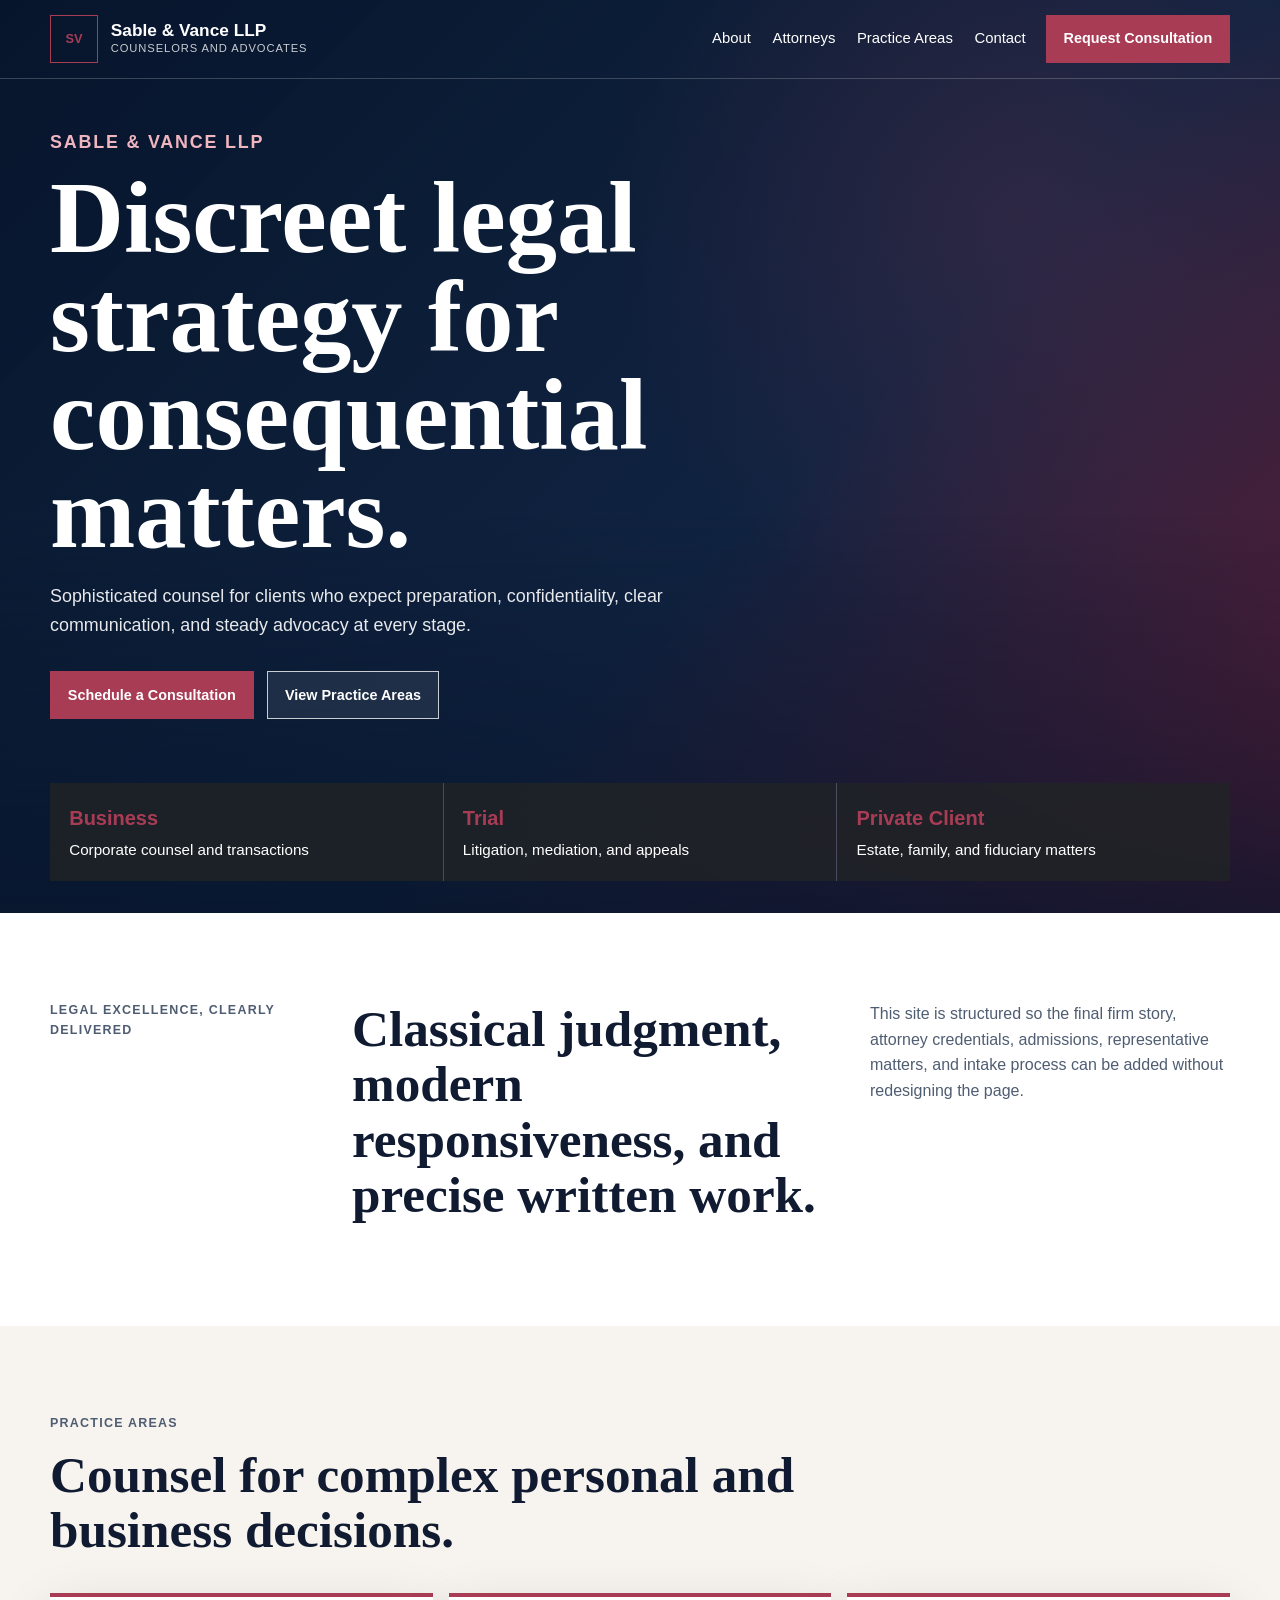
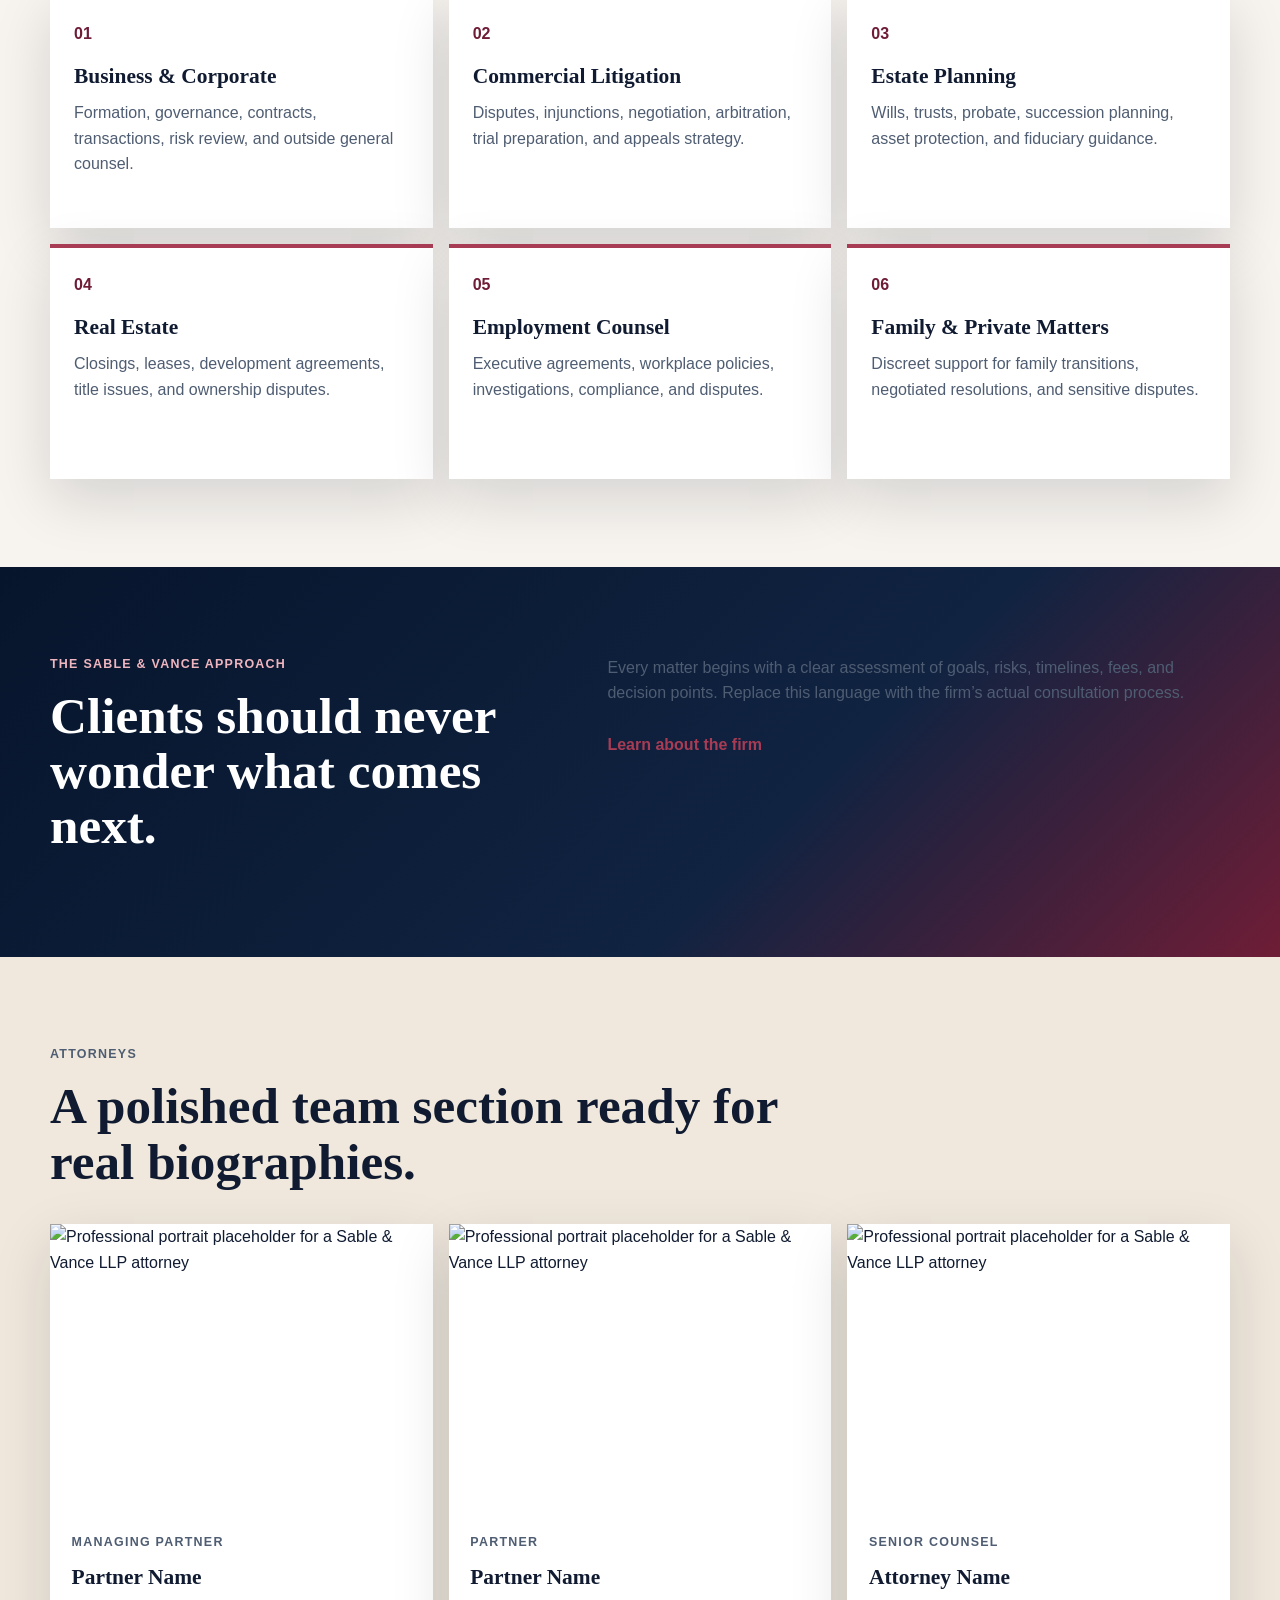
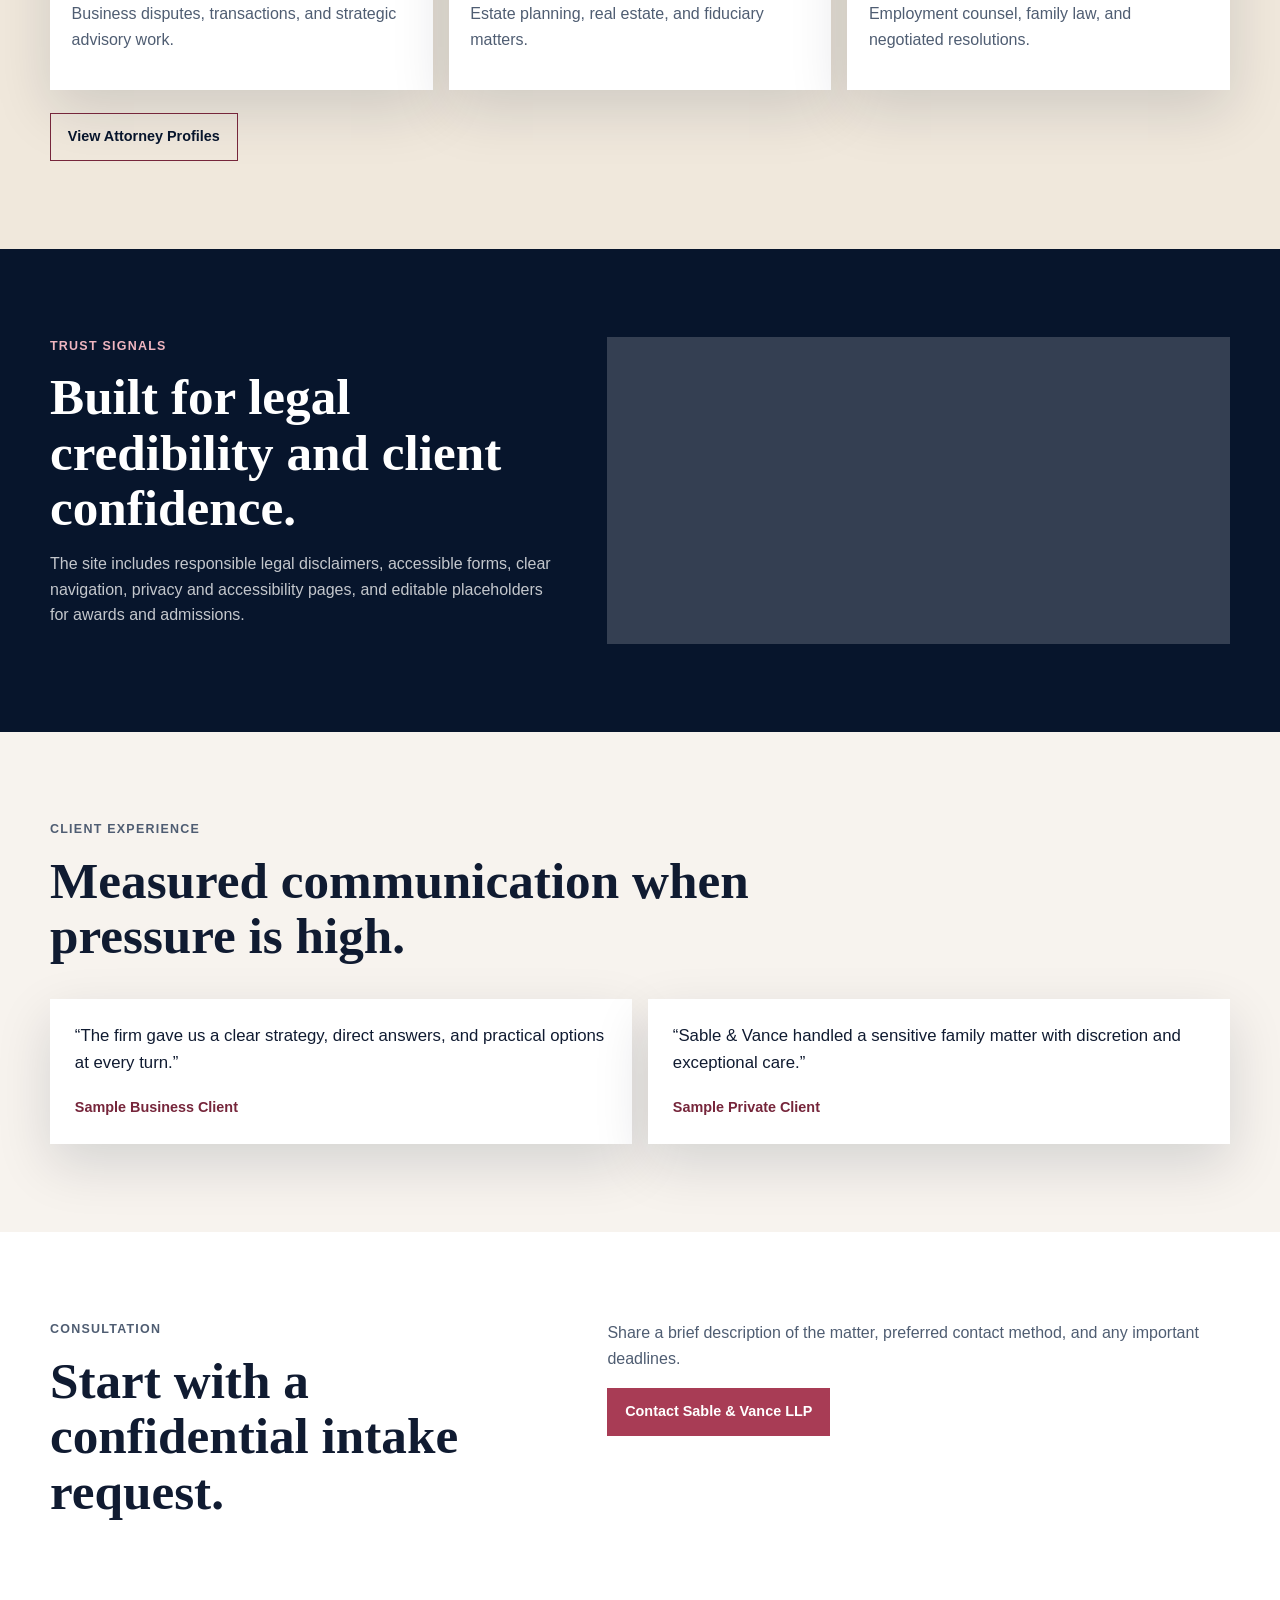
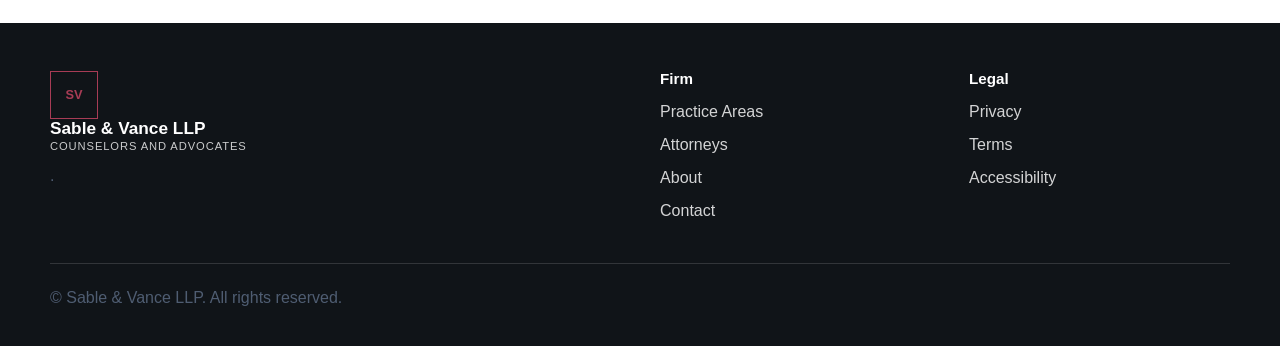
==== index.html @ aa488f86 "Reorder navigation links in index.html" ====
<!DOCTYPE html>
<html lang="en">
  <head>
    <meta charset="UTF-8" />
    <meta name="viewport" content="width=device-width, initial-scale=1.0" />
    <meta
      name="description"
      content="Sable & Vance LLP provides sophisticated legal counsel for business, litigation, estate, real estate, employment, and private client matters."
    />
    <title>Sable & Vance LLP | Sophisticated Legal Counsel</title>
    <link rel="icon" type="image/png" href="../assets/favicon.png">
    <link rel="stylesheet" href="assets/styles.css">
  </head>
  <body>
    <a class="skip-link" href="#main">Skip to main content</a>
    <header class="site-header" data-header>
      <nav class="nav" aria-label="Primary navigation">
        <a class="brand" href="./" aria-label="Sable and Vance LLP home">
          <span class="brand-mark" aria-hidden="true">SV</span>
          <span class="brand-text">
            <strong>Sable & Vance LLP</strong>
            <small>Counselors and Advocates</small>
          </span>
        </a>
        <button class="nav-toggle" type="button" aria-expanded="false" aria-controls="nav-menu" data-nav-toggle>
          <span class="sr-only">Menu</span>
          <span aria-hidden="true"></span>
          <span aria-hidden="true"></span>
          <span aria-hidden="true"></span>
        </button>
        <div class="nav-menu" id="nav-menu" data-nav-menu>
          <a href="about/">About</a>
          <a href="attorneys/">Attorneys</a>
          <a href="practice-areas/">Practice Areas</a>
          <a href="contact/">Contact</a>
        </div>
        <a class="nav-action" href="contact/">Request Consultation</a>
      </nav>
    </header>

    <main id="main">
      <section class="hero" aria-labelledby="hero-title">
        <div class="hero-content">
          <p class="eyebrow">Sable & Vance LLP</p>
          <h1 id="hero-title">Discreet legal strategy for consequential matters.</h1>
          <p>
            Sophisticated counsel for clients who expect preparation, confidentiality, clear
            communication, and steady advocacy at every stage.
          </p>
          <div class="hero-actions" aria-label="Primary actions">
            <a class="button button-primary" href="contact/">Schedule a Consultation</a>
            <a class="button button-secondary" href="practice-areas/">View Practice Areas</a>
          </div>
        </div>
        <dl class="hero-metrics" aria-label="Firm highlights">
          <div>
            <dt>Business</dt>
            <dd>Corporate counsel and transactions</dd>
          </div>
          <div>
            <dt>Trial</dt>
            <dd>Litigation, mediation, and appeals</dd>
          </div>
          <div>
            <dt>Private Client</dt>
            <dd>Estate, family, and fiduciary matters</dd>
          </div>
        </dl>
      </section>

      <section class="section statement">
        <div class="container statement-grid">
          <p class="section-label">Legal excellence, clearly delivered</p>
          <h2>Classical judgment, modern responsiveness, and precise written work.</h2>
          <p>
            This site is structured so the final firm story, attorney credentials, admissions,
            representative matters, and intake process can be added without redesigning the page.
          </p>
        </div>
      </section>

      <section class="section" aria-labelledby="practice-title">
        <div class="container">
          <div class="section-heading">
            <p class="section-label">Practice areas</p>
            <h2 id="practice-title">Counsel for complex personal and business decisions.</h2>
          </div>
          <div class="practice-grid">
            <article class="service-card"><span>01</span><h3>Business & Corporate</h3><p>Formation, governance, contracts, transactions, risk review, and outside general counsel.</p></article>
            <article class="service-card"><span>02</span><h3>Commercial Litigation</h3><p>Disputes, injunctions, negotiation, arbitration, trial preparation, and appeals strategy.</p></article>
            <article class="service-card"><span>03</span><h3>Estate Planning</h3><p>Wills, trusts, probate, succession planning, asset protection, and fiduciary guidance.</p></article>
            <article class="service-card"><span>04</span><h3>Real Estate</h3><p>Closings, leases, development agreements, title issues, and ownership disputes.</p></article>
            <article class="service-card"><span>05</span><h3>Employment Counsel</h3><p>Executive agreements, workplace policies, investigations, compliance, and disputes.</p></article>
            <article class="service-card"><span>06</span><h3>Family & Private Matters</h3><p>Discreet support for family transitions, negotiated resolutions, and sensitive disputes.</p></article>
          </div>
        </div>
      </section>

      <section class="section image-band" aria-labelledby="approach-title">
        <div class="container two-column">
          <div>
            <p class="section-label">The Sable & Vance approach</p>
            <h2 id="approach-title">Clients should never wonder what comes next.</h2>
          </div>
          <div>
            <p>
              Every matter begins with a clear assessment of goals, risks, timelines, fees, and
              decision points. Replace this language with the firm’s actual consultation process.
            </p>
            <a class="text-link" href="about/">Learn about the firm</a>
          </div>
        </div>
      </section>

      <section class="section muted-section" aria-labelledby="attorney-title">
        <div class="container">
          <div class="section-heading">
            <p class="section-label">Attorneys</p>
            <h2 id="attorney-title">A polished team section ready for real biographies.</h2>
          </div>
          <div class="attorney-grid">
            <article class="attorney-card">
              <img src="https://images.unsplash.com/photo-1560250097-0b93528c311a?auto=format&fit=crop&w=900&q=80" alt="Professional portrait placeholder for a Sable & Vance LLP attorney" />
              <div><p class="role">Managing Partner</p><h3>Partner Name</h3><p>Business disputes, transactions, and strategic advisory work.</p></div>
            </article>
            <article class="attorney-card">
              <img src="https://images.unsplash.com/photo-1573496359142-b8d87734a5a2?auto=format&fit=crop&w=900&q=80" alt="Professional portrait placeholder for a Sable & Vance LLP attorney" />
              <div><p class="role">Partner</p><h3>Partner Name</h3><p>Estate planning, real estate, and fiduciary matters.</p></div>
            </article>
            <article class="attorney-card">
              <img src="https://images.unsplash.com/photo-1551836022-d5d88e9218df?auto=format&fit=crop&w=900&q=80" alt="Professional portrait placeholder for a Sable & Vance LLP attorney" />
              <div><p class="role">Senior Counsel</p><h3>Attorney Name</h3><p>Employment counsel, family law, and negotiated resolutions.</p></div>
            </article>
          </div>
          <a class="button button-outline" href="attorneys/">View Attorney Profiles</a>
        </div>
      </section>

      <section class="section dark-section" aria-labelledby="proof-title">
        <div class="container proof-grid">
          <div>
            <p class="section-label">Trust signals</p>
            <h2 id="proof-title">Built for legal credibility and client confidence.</h2>
            <p>
              The site includes responsible legal disclaimers, accessible forms, clear navigation,
              privacy and accessibility pages, and editable placeholders for awards and admissions.
            </p>
          </div>
          <div class="proof-list" aria-label="Website trust features">
          </div>
        </div>
      </section>

      <section class="section" aria-labelledby="testimonial-title">
        <div class="container">
          <div class="section-heading">
            <p class="section-label">Client experience</p>
            <h2 id="testimonial-title">Measured communication when pressure is high.</h2>
          </div>
          <div class="testimonial-grid">
            <blockquote><p>“The firm gave us a clear strategy, direct answers, and practical options at every turn.”</p><cite>Sample Business Client</cite></blockquote>
            <blockquote><p>“Sable & Vance handled a sensitive family matter with discretion and exceptional care.”</p><cite>Sample Private Client</cite></blockquote>
          </div>
        </div>
      </section>

      <section class="section contact-preview" aria-labelledby="consultation-title">
        <div class="container two-column">
          <div><p class="section-label">Consultation</p><h2 id="consultation-title">Start with a confidential intake request.</h2></div>
          <div>
            <p>Share a brief description of the matter, preferred contact method, and any important deadlines.</p>
            <a class="button button-primary" href="contact/">Contact Sable & Vance LLP</a>
          </div>
        </div>
      </section>
    </main>

    <footer class="site-footer">
      <div class="container footer-grid">
        <div>
          <a class="brand footer-brand" href="./" aria-label="Sable and Vance LLP home">
            <span class="brand-mark" aria-hidden="true">SV</span>
            <span class="brand-text"><strong>Sable & Vance LLP</strong><small>Counselors and Advocates</small></span>
          </a>
          <p>.</p>
        </div>
        <div><h2>Firm</h2><a href="practice-areas/">Practice Areas</a><a href="attorneys/">Attorneys</a><a href="about/">About</a><a href="contact/">Contact</a></div>
        <div><h2>Legal</h2><a href="privacy/">Privacy</a><a href="terms/">Terms</a><a href="accessibility/">Accessibility</a></div>
      </div>
      <div class="container footer-bottom">
        <p>&copy; <span data-year></span> Sable & Vance LLP. All rights reserved.</p>
      </div>
    </footer>
    <script src="assets/script.js"></script>
  </body>
</html>
---- assets/styles.css ----
:root {
  --sable: #07152c;
  --charcoal: #102341;
  --ivory: #f7f3ee;
  --porcelain: #ffffff;
  --champagne: #a83c55;
  --champagne-dark: #76263b;
  --oxblood: #6f1d36;
  --text: #101b31;
  --muted: #4f5d72;
  --focus: #2f6fed;
  --shadow: 0 20px 55px rgba(7, 21, 44, 0.14);
  --max-width: 1180px;
}

* {
  box-sizing: border-box;
}

html {
  scroll-behavior: smooth;
}

body {
  margin: 0;
  color: var(--text);
  background: var(--ivory);
  font-family: "Segoe UI", Arial, Helvetica, sans-serif;
  line-height: 1.6;
}

body.menu-open {
  overflow: hidden;
}

img {
  display: block;
  width: 100%;
}

a {
  color: inherit;
}

button,
input,
select,
textarea {
  font: inherit;
}

:focus-visible {
  outline: 3px solid var(--focus);
  outline-offset: 3px;
}

.sr-only,
.skip-link:not(:focus) {
  position: absolute;
  width: 1px;
  height: 1px;
  padding: 0;
  margin: -1px;
  overflow: hidden;
  clip: rect(0, 0, 0, 0);
  white-space: nowrap;
  border: 0;
}

.skip-link:focus {
  position: fixed;
  top: 1rem;
  left: 1rem;
  z-index: 100;
  padding: 0.8rem 1rem;
  color: var(--sable);
  background: var(--porcelain);
  box-shadow: var(--shadow);
}

.site-header {
  position: fixed;
  inset: 0 0 auto;
  z-index: 50;
  color: var(--porcelain);
  border-bottom: 1px solid rgba(255, 255, 255, 0.2);
  transition: background 180ms ease, color 180ms ease, border-color 180ms ease;
}

.site-header.scrolled,
.site-header.menu-active,
.plain-header .site-header {
  color: var(--sable);
  background: rgba(251, 248, 241, 0.97);
  border-color: rgba(18, 20, 23, 0.13);
  backdrop-filter: blur(14px);
}

.container,
.nav {
  width: min(var(--max-width), calc(100% - 2rem));
  margin: 0 auto;
}

.nav {
  min-height: 78px;
  display: flex;
  align-items: center;
  gap: 1.25rem;
}

.brand {
  display: inline-flex;
  align-items: center;
  gap: 0.8rem;
  text-decoration: none;
}

.brand-mark {
  display: grid;
  place-items: center;
  width: 48px;
  height: 48px;
  color: var(--champagne);
  border: 1px solid currentColor;
  font-family: "Segoe UI", Arial, Helvetica, sans-serif;
  font-size: 0.8rem;
  font-weight: 700;
  letter-spacing: 0;
}

.brand-text strong,
.brand-text small {
  display: block;
}

.brand-text strong {
  font-size: 1.08rem;
  line-height: 1.1;
}

.brand-text small {
  font-family: "Segoe UI", Arial, Helvetica, sans-serif;
  font-size: 0.7rem;
  letter-spacing: 0.08em;
  text-transform: uppercase;
  opacity: 0.78;
}

.nav-menu {
  display: flex;
  gap: 1.35rem;
  align-items: center;
  margin-left: auto;
  font-family: "Segoe UI", Arial, Helvetica, sans-serif;
  font-size: 0.93rem;
}

.nav-menu a,
.site-footer a,
.text-link {
  text-decoration: none;
}

.nav-menu a:hover,
.site-footer a:hover,
.text-link:hover {
  color: var(--champagne);
}

.nav-action,
.button {
  display: inline-flex;
  align-items: center;
  justify-content: center;
  min-height: 48px;
  padding: 0.85rem 1.05rem;
  border: 1px solid transparent;
  font-family: "Segoe UI", Arial, Helvetica, sans-serif;
  font-size: 0.9rem;
  font-weight: 700;
  line-height: 1.2;
  text-decoration: none;
  cursor: pointer;
}

.nav-action,
.button-primary {
  color: var(--porcelain);
  background: var(--champagne);
}

.button-secondary {
  color: var(--porcelain);
  border-color: rgba(255, 255, 255, 0.76);
  background: rgba(255, 255, 255, 0.08);
}

.button-outline {
  margin-top: 1.4rem;
  color: var(--sable);
  border-color: var(--champagne-dark);
  background: transparent;
}

.button:hover,
.nav-action:hover {
  color: var(--porcelain);
  background: var(--champagne-dark);
}

.nav-toggle {
  display: none;
  width: 48px;
  height: 48px;
  margin-left: auto;
  color: currentColor;
  border: 1px solid currentColor;
  background: transparent;
  cursor: pointer;
}

.nav-toggle span:not(.sr-only) {
  display: block;
  width: 22px;
  height: 2px;
  margin: 4px auto;
  background: currentColor;
}

.hero {
  position: relative;
  min-height: 92vh;
  display: grid;
  align-items: end;
  padding: 8rem 0 2rem;
  color: var(--porcelain);
  background:
    linear-gradient(135deg, rgba(7, 21, 44, 0.98), rgba(16, 35, 65, 0.96) 58%, rgba(111, 29, 54, 0.93)),
    var(--sable);
}

.hero::after {
  content: "";
  position: absolute;
  inset: 0;
  background:
    linear-gradient(0deg, rgba(7, 21, 44, 0.8), rgba(7, 21, 44, 0) 44%),
    radial-gradient(circle at 80% 24%, rgba(168, 60, 85, 0.2), transparent 34%);
}

.hero-content,
.hero-metrics {
  position: relative;
  z-index: 1;
  width: min(var(--max-width), calc(100% - 2rem));
  margin: 0 auto;
}

.eyebrow,
.section-label,
.role {
  margin: 0 0 0.8rem;
  color: var(--champagne);
  font-family: "Segoe UI", Arial, Helvetica, sans-serif;
  font-size: 0.78rem;
  font-weight: 700;
  letter-spacing: 0.1em;
  text-transform: uppercase;
}

.hero h1,
.page-hero h1,
h2,
h3,
p {
  margin-top: 0;
}

.hero h1,
.page-hero h1,
h2,
h3 {
  font-family: "Palatino Linotype", "Book Antiqua", Palatino, Georgia, serif;
  font-weight: 600;
}

.hero h1 {
  max-width: 900px;
  margin-bottom: 1.2rem;
  font-size: clamp(3.1rem, 8vw, 6.5rem);
  line-height: 0.96;
  letter-spacing: 0;
}

.hero .eyebrow,
.dark-section .section-label,
.image-band .section-label {
  color: #f0b6c0;
}

.hero p {
  max-width: 690px;
  color: rgba(255, 255, 255, 0.9);
  font-family: "Segoe UI", Arial, Helvetica, sans-serif;
  font-size: 1.12rem;
}

.hero-actions {
  display: flex;
  flex-wrap: wrap;
  gap: 0.85rem;
  margin-top: 2rem;
}

.hero-metrics {
  display: grid;
  grid-template-columns: repeat(3, 1fr);
  gap: 1px;
  margin-top: 4rem;
  background: rgba(255, 255, 255, 0.22);
}

.hero-metrics div {
  padding: 1.2rem;
  background: rgba(18, 20, 23, 0.76);
}

.hero-metrics dt {
  color: var(--champagne);
  font-size: 1.25rem;
  font-weight: 700;
}

.hero-metrics dd {
  margin: 0.2rem 0 0;
  font-family: "Segoe UI", Arial, Helvetica, sans-serif;
  font-size: 0.95rem;
}

.section {
  padding: 5.5rem 0;
}

.statement,
.contact-preview {
  background: var(--porcelain);
}

.statement-grid {
  display: grid;
  grid-template-columns: 0.75fr 1.35fr 1fr;
  gap: 2rem;
}

h2 {
  margin-bottom: 1rem;
  font-size: clamp(2rem, 4vw, 3.25rem);
  line-height: 1.08;
  letter-spacing: 0;
}

h3 {
  margin-bottom: 0.65rem;
  font-size: 1.34rem;
  line-height: 1.2;
}

.section-heading {
  max-width: 770px;
  margin-bottom: 2.2rem;
}

.section-heading p,
.statement-grid p,
.two-column p,
.service-card p,
.attorney-card p,
.site-footer p,
.legal-page p,
.legal-page li,
.contact-details li,
.form-note {
  color: var(--muted);
  font-family: "Segoe UI", Arial, Helvetica, sans-serif;
}

.practice-grid,
.attorney-grid,
.testimonial-grid {
  display: grid;
  gap: 1rem;
}

.practice-grid {
  grid-template-columns: repeat(3, 1fr);
}

.service-card,
.attorney-card,
blockquote,
.contact-form {
  background: var(--porcelain);
  box-shadow: var(--shadow);
}

.service-card {
  min-height: 235px;
  padding: 1.5rem;
  border-top: 4px solid var(--champagne);
}

.service-card span {
  display: block;
  margin-bottom: 1.1rem;
  color: var(--oxblood);
  font-family: "Segoe UI", Arial, Helvetica, sans-serif;
  font-weight: 700;
}

.image-band {
  color: var(--porcelain);
  background: linear-gradient(135deg, var(--sable), var(--charcoal) 62%, var(--oxblood));
}

.two-column,
.proof-grid,
.contact-grid,
.footer-grid {
  display: grid;
  grid-template-columns: 0.9fr 1.1fr;
  gap: 3rem;
}

.text-link {
  display: inline-block;
  margin-top: 0.6rem;
  color: var(--champagne);
  font-family: "Segoe UI", Arial, Helvetica, sans-serif;
  font-weight: 700;
}

.muted-section {
  background: #f0e8dc;
}

.attorney-grid {
  grid-template-columns: repeat(3, 1fr);
}

.attorney-card img {
  aspect-ratio: 4 / 3;
  object-fit: cover;
}

.attorney-card div {
  padding: 1.35rem;
}

.dark-section {
  color: var(--porcelain);
  background: var(--sable);
}

.dark-section p {
  color: rgba(255, 255, 255, 0.76);
}

.proof-list {
  display: grid;
  gap: 1px;
  background: rgba(255, 255, 255, 0.18);
}

.proof-list div {
  padding: 1.3rem;
  background: var(--charcoal);
}

.proof-list strong {
  display: block;
  color: var(--champagne);
  font-size: 1.18rem;
}

.proof-list span {
  display: block;
  margin-top: 0.35rem;
  font-family: Arial, Helvetica, sans-serif;
}

.testimonial-grid {
  grid-template-columns: repeat(2, 1fr);
}

blockquote {
  margin: 0;
  padding: 1.55rem;
}

blockquote p {
  color: var(--text);
  font-family: Arial, Helvetica, sans-serif;
  font-size: 1.05rem;
}

cite {
  color: var(--champagne-dark);
  font-family: "Segoe UI", Arial, Helvetica, sans-serif;
  font-size: 0.9rem;
  font-style: normal;
  font-weight: 700;
}

.page-hero {
  padding: 9rem 0 4rem;
  color: var(--sable);
  background: var(--ivory);
}

.page-hero h1 {
  max-width: 850px;
  margin-bottom: 1rem;
  font-size: clamp(2.6rem, 6vw, 5rem);
  line-height: 1;
  letter-spacing: 0;
}

.page-hero p {
  max-width: 720px;
  color: var(--muted);
  font-family: "Segoe UI", Arial, Helvetica, sans-serif;
  font-size: 1.08rem;
}

.contact-form {
  display: grid;
  gap: 0.75rem;
  padding: 1.5rem;
}

.contact-form label {
  font-family: "Segoe UI", Arial, Helvetica, sans-serif;
  font-weight: 700;
}

.contact-form input,
.contact-form select,
.contact-form textarea {
  width: 100%;
  min-height: 48px;
  padding: 0.85rem 0.9rem;
  color: var(--text);
  background: #fffdf8;
  border: 1px solid #c9bfaf;
}

.contact-form textarea {
  min-height: 145px;
  resize: vertical;
}

.contact-details {
  padding: 0;
  margin: 2rem 0 0;
  list-style: none;
}

.contact-details li + li {
  margin-top: 0.7rem;
}

.form-note {
  margin: 0.35rem 0;
  font-size: 0.85rem;
}

.full-width {
  width: 100%;
}

.legal-page {
  max-width: 840px;
}

.legal-page h2 {
  margin-top: 2rem;
  font-size: 1.75rem;
}

.site-footer {
  padding: 3rem 0 1.2rem;
  color: rgba(255, 255, 255, 0.82);
  background: #101418;
}

.footer-grid {
  grid-template-columns: 1.4fr 0.65fr 0.65fr;
}

.footer-brand {
  color: var(--porcelain);
}

.site-footer h2 {
  margin-bottom: 0.75rem;
  color: var(--porcelain);
  font-family: "Segoe UI", Arial, Helvetica, sans-serif;
  font-size: 0.95rem;
}

.site-footer a {
  display: block;
  margin-bottom: 0.45rem;
  font-family: "Segoe UI", Arial, Helvetica, sans-serif;
}

.footer-bottom {
  padding-top: 1.35rem;
  margin-top: 2rem;
  border-top: 1px solid rgba(255, 255, 255, 0.14);
}

@media (max-width: 920px) {
  .nav {
    min-height: 70px;
  }

  .nav-toggle {
    display: block;
  }

  .nav-menu,
  .nav-action {
    display: none;
  }

  .nav-menu.open {
    position: fixed;
    inset: 70px 0 auto;
    display: grid;
    gap: 0;
    width: 100%;
    padding: 0.7rem 1rem 1rem;
    margin: 0;
    color: var(--sable);
    background: var(--ivory);
    box-shadow: 0 20px 40px rgba(18, 20, 23, 0.16);
  }

  .nav-menu.open a {
    padding: 0.95rem 0;
    border-bottom: 1px solid rgba(18, 20, 23, 0.1);
  }

  .statement-grid,
  .practice-grid,
  .attorney-grid,
  .two-column,
  .proof-grid,
  .contact-grid,
  .footer-grid {
    grid-template-columns: 1fr;
  }
}

@media (max-width: 640px) {
  .container,
  .nav,
  .hero-content,
  .hero-metrics {
    width: min(100% - 1.25rem, var(--max-width));
  }

  .brand-mark {
    width: 42px;
    height: 42px;
  }

  .brand-text strong {
    font-size: 0.98rem;
  }

  .brand-text small {
    font-size: 0.64rem;
  }

  .hero {
    min-height: 86vh;
    padding-top: 7rem;
  }

  .hero h1 {
    font-size: clamp(2.55rem, 15vw, 4.15rem);
  }

  .hero-actions,
  .hero-metrics,
  .testimonial-grid {
    display: grid;
    grid-template-columns: 1fr;
  }

  .section {
    padding: 4rem 0;
  }

  .service-card {
    min-height: auto;
  }
}

@media (prefers-reduced-motion: reduce) {
  *,
  *::before,
  *::after {
    scroll-behavior: auto !important;
    transition-duration: 0.01ms !important;
    animation-duration: 0.01ms !important;
    animation-iteration-count: 1 !important;
  }
}
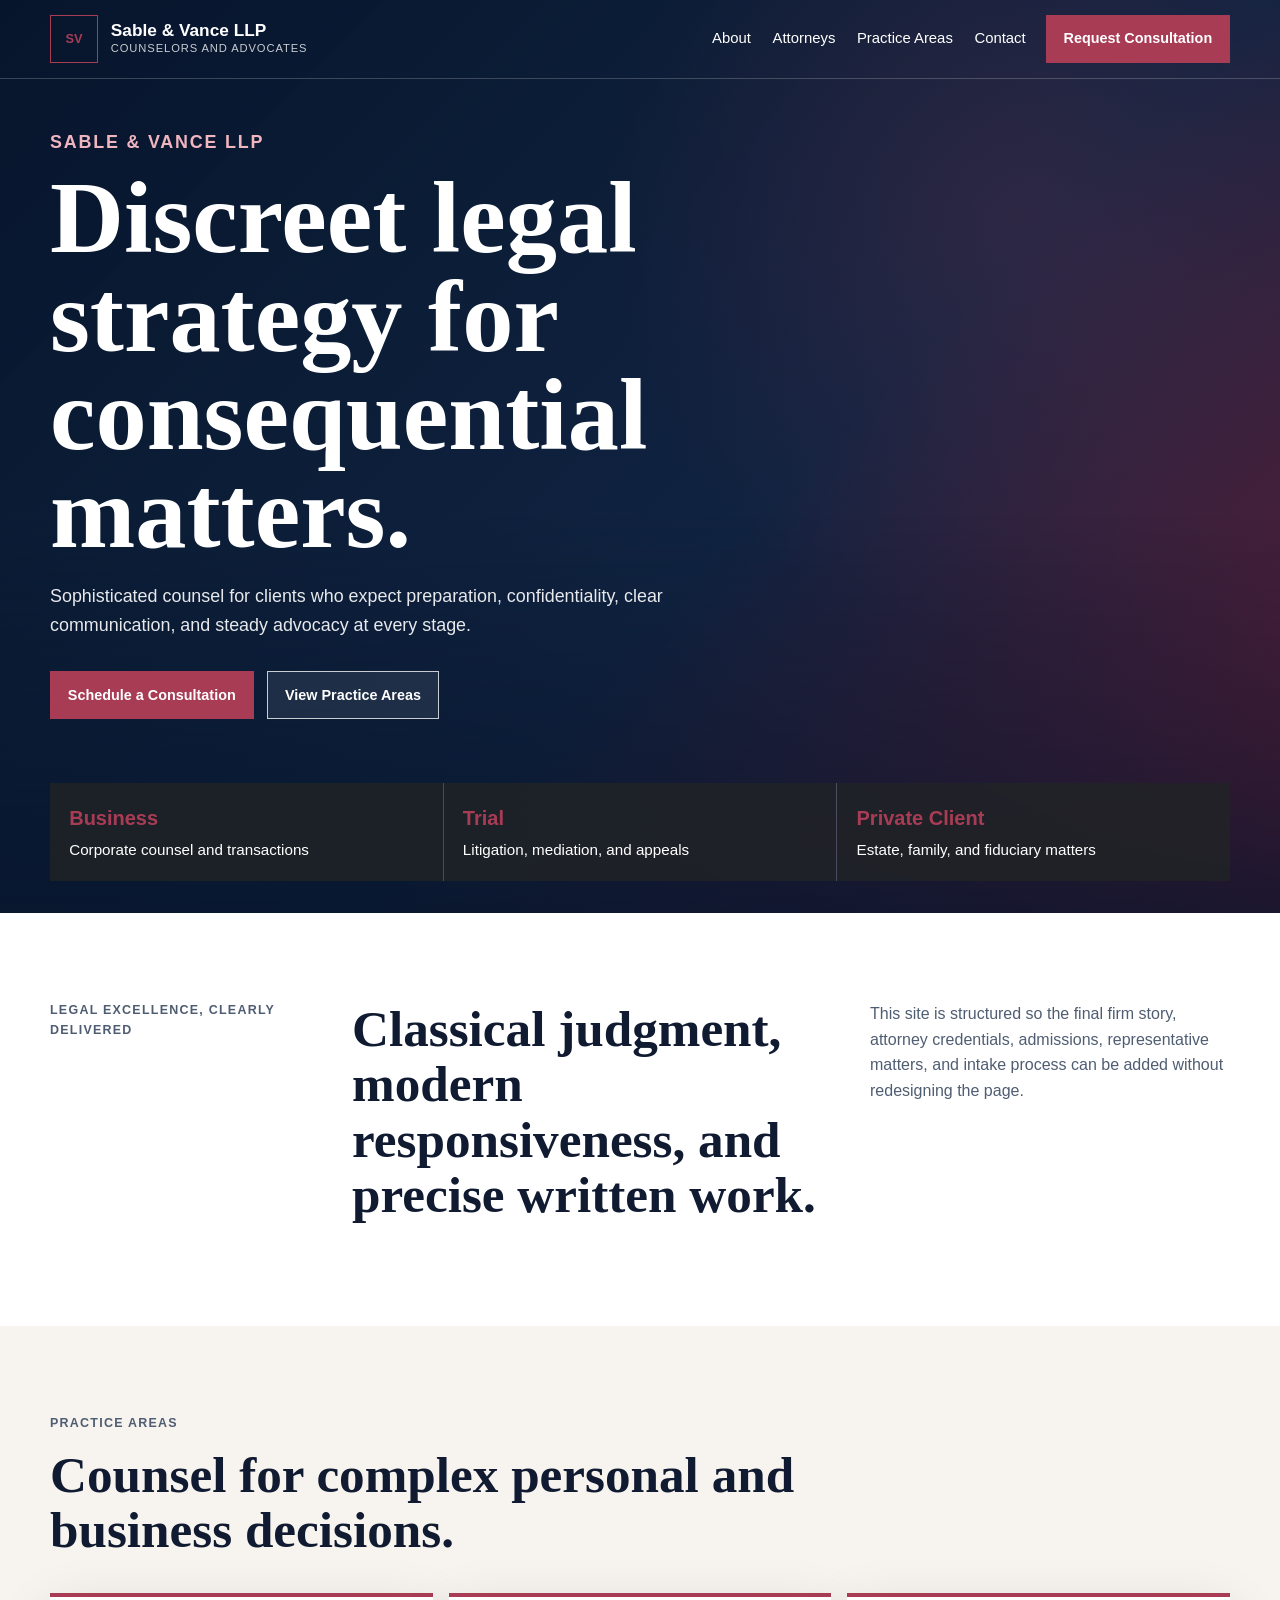
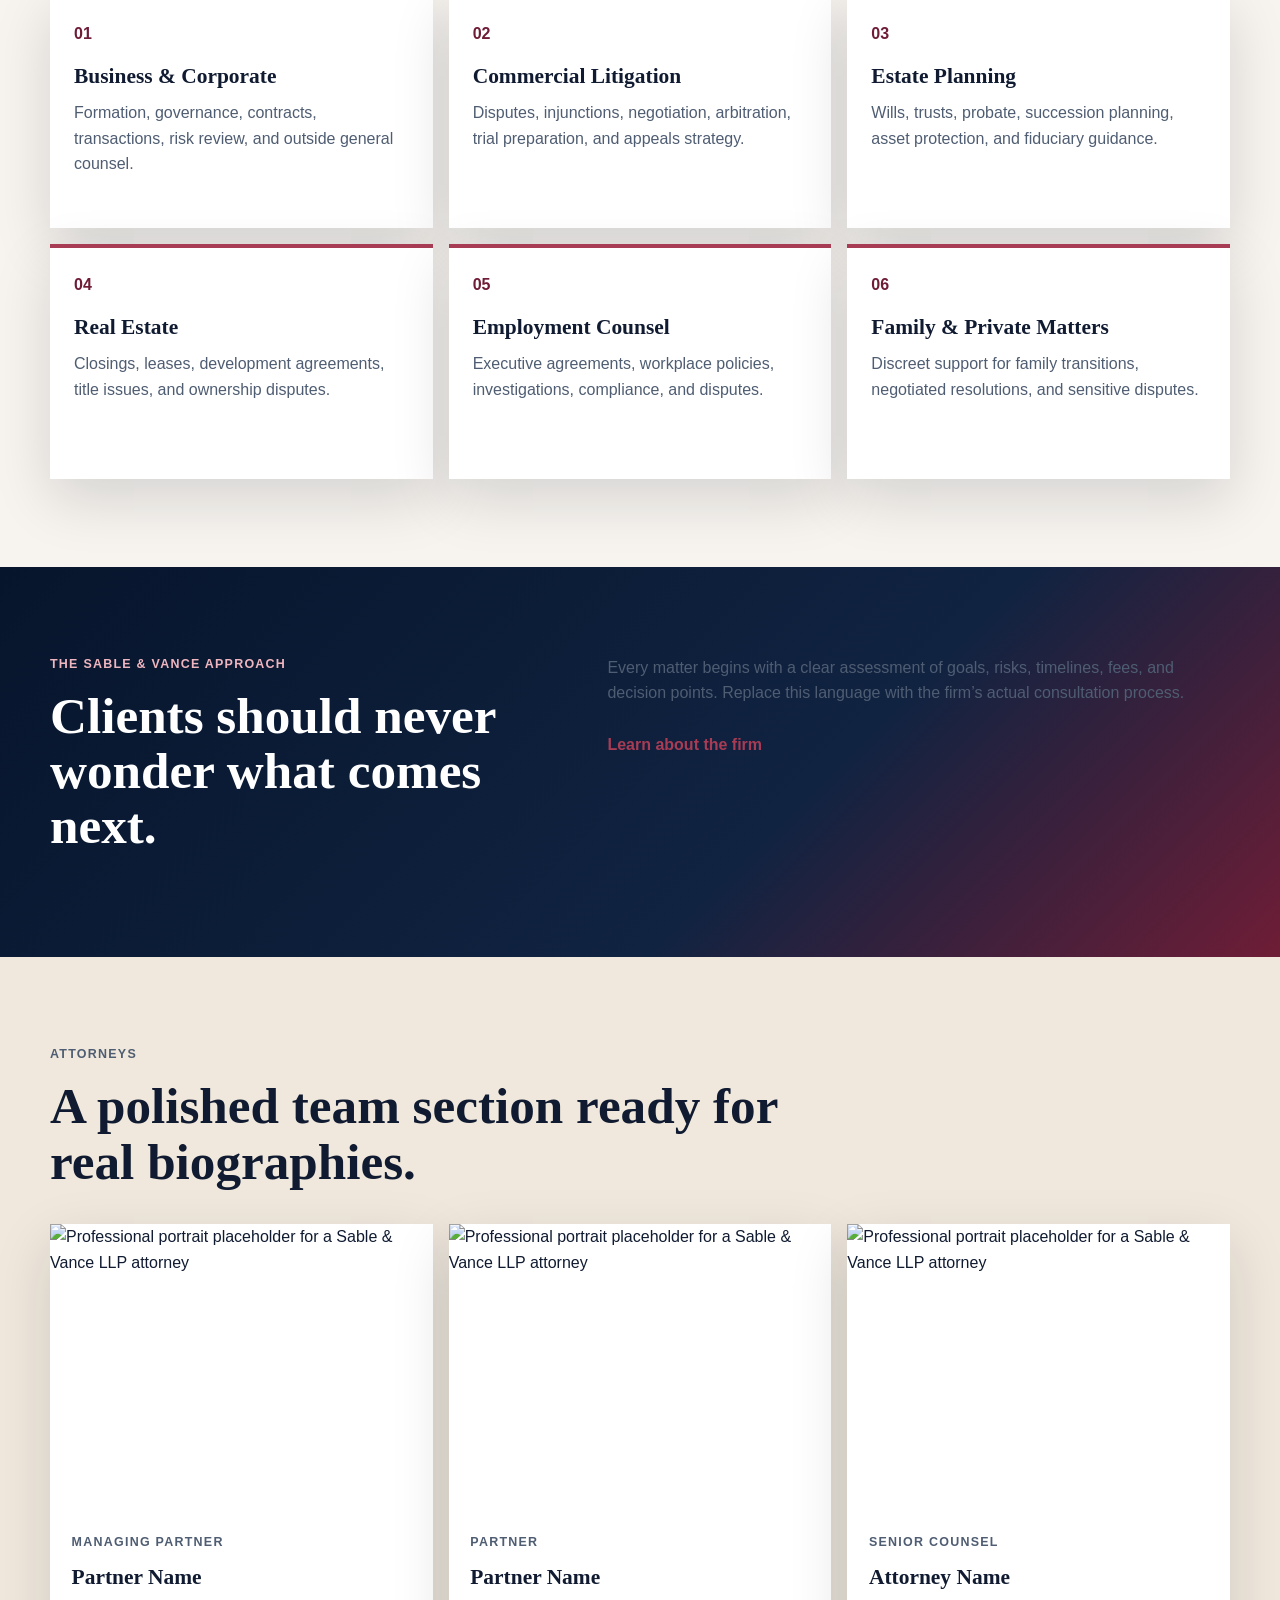
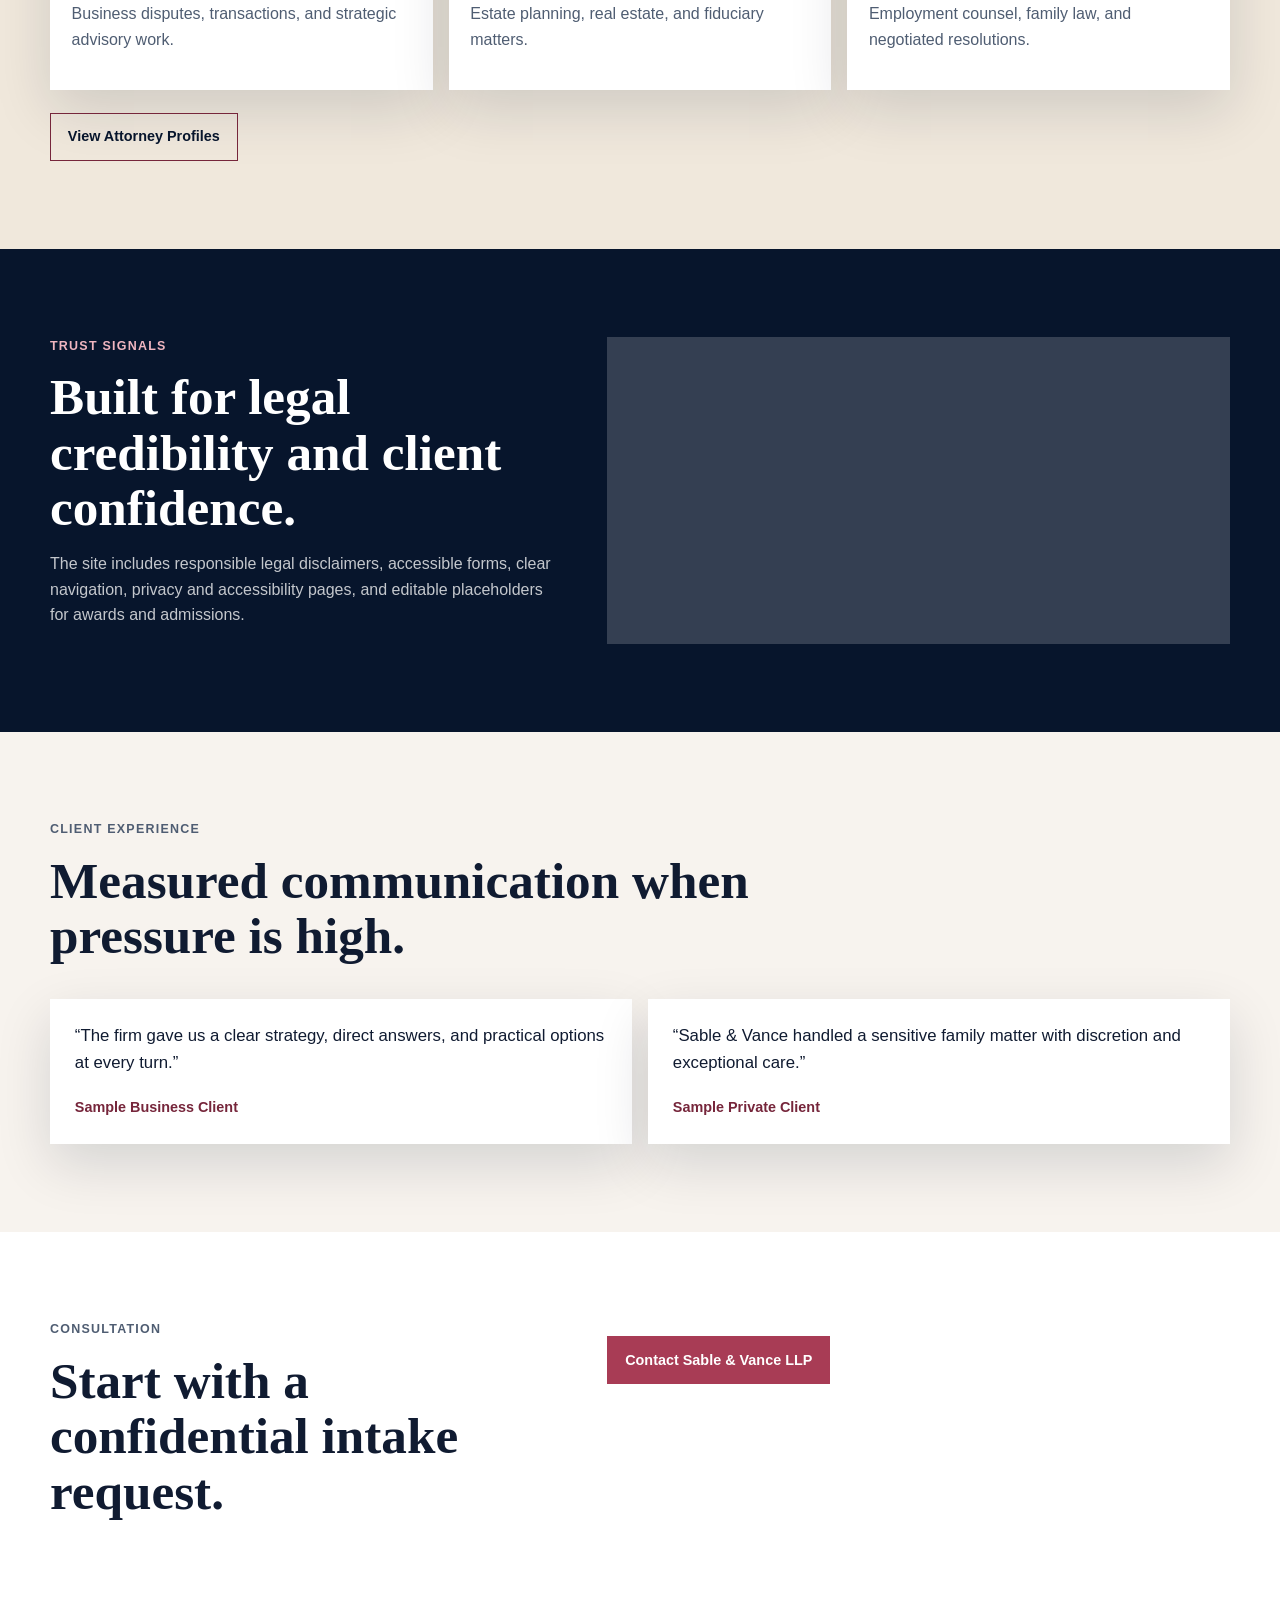
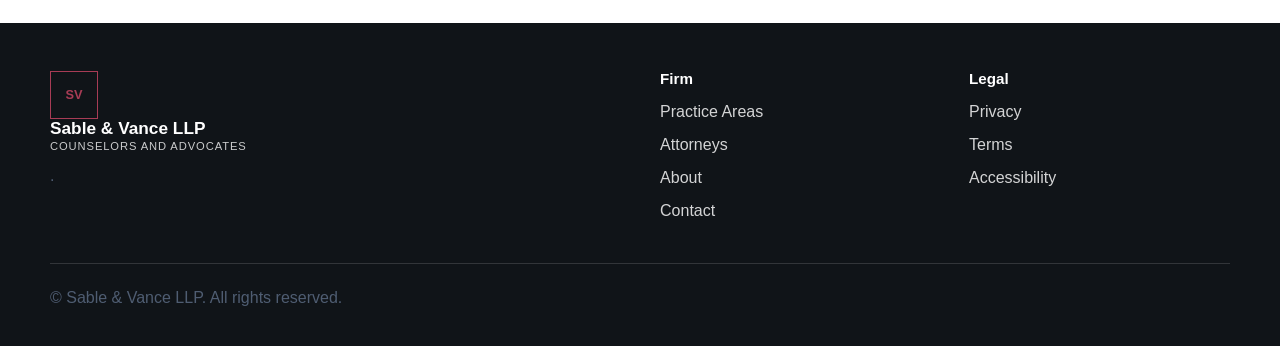
==== commit e03c7625: "Update index.html" ====
--- a/index.html
+++ b/index.html
@@ -168,7 +168,7 @@
         <div class="container two-column">
           <div><p class="section-label">Consultation</p><h2 id="consultation-title">Start with a confidential intake request.</h2></div>
           <div>
-            <p>Share a brief description of the matter, preferred contact method, and any important deadlines.</p>
+            <p></p>
             <a class="button button-primary" href="contact/">Contact Sable & Vance LLP</a>
           </div>
         </div>
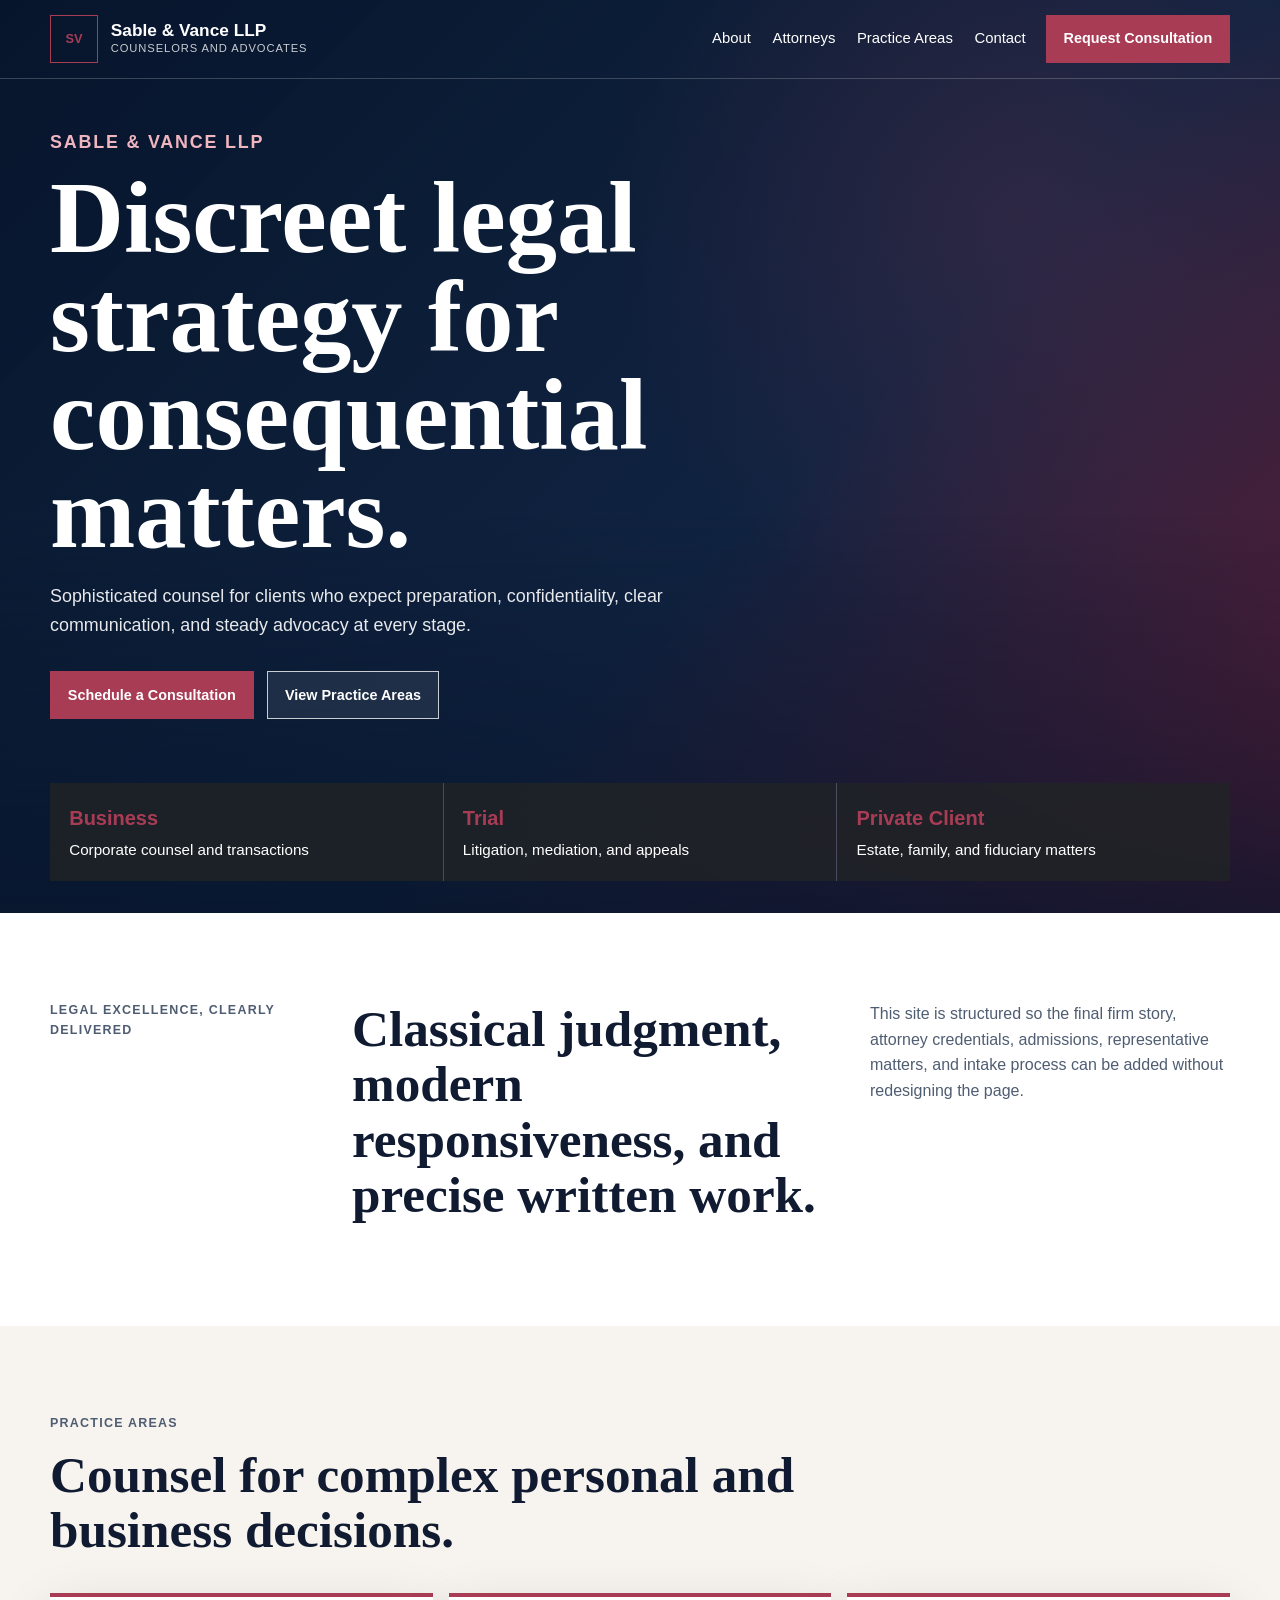
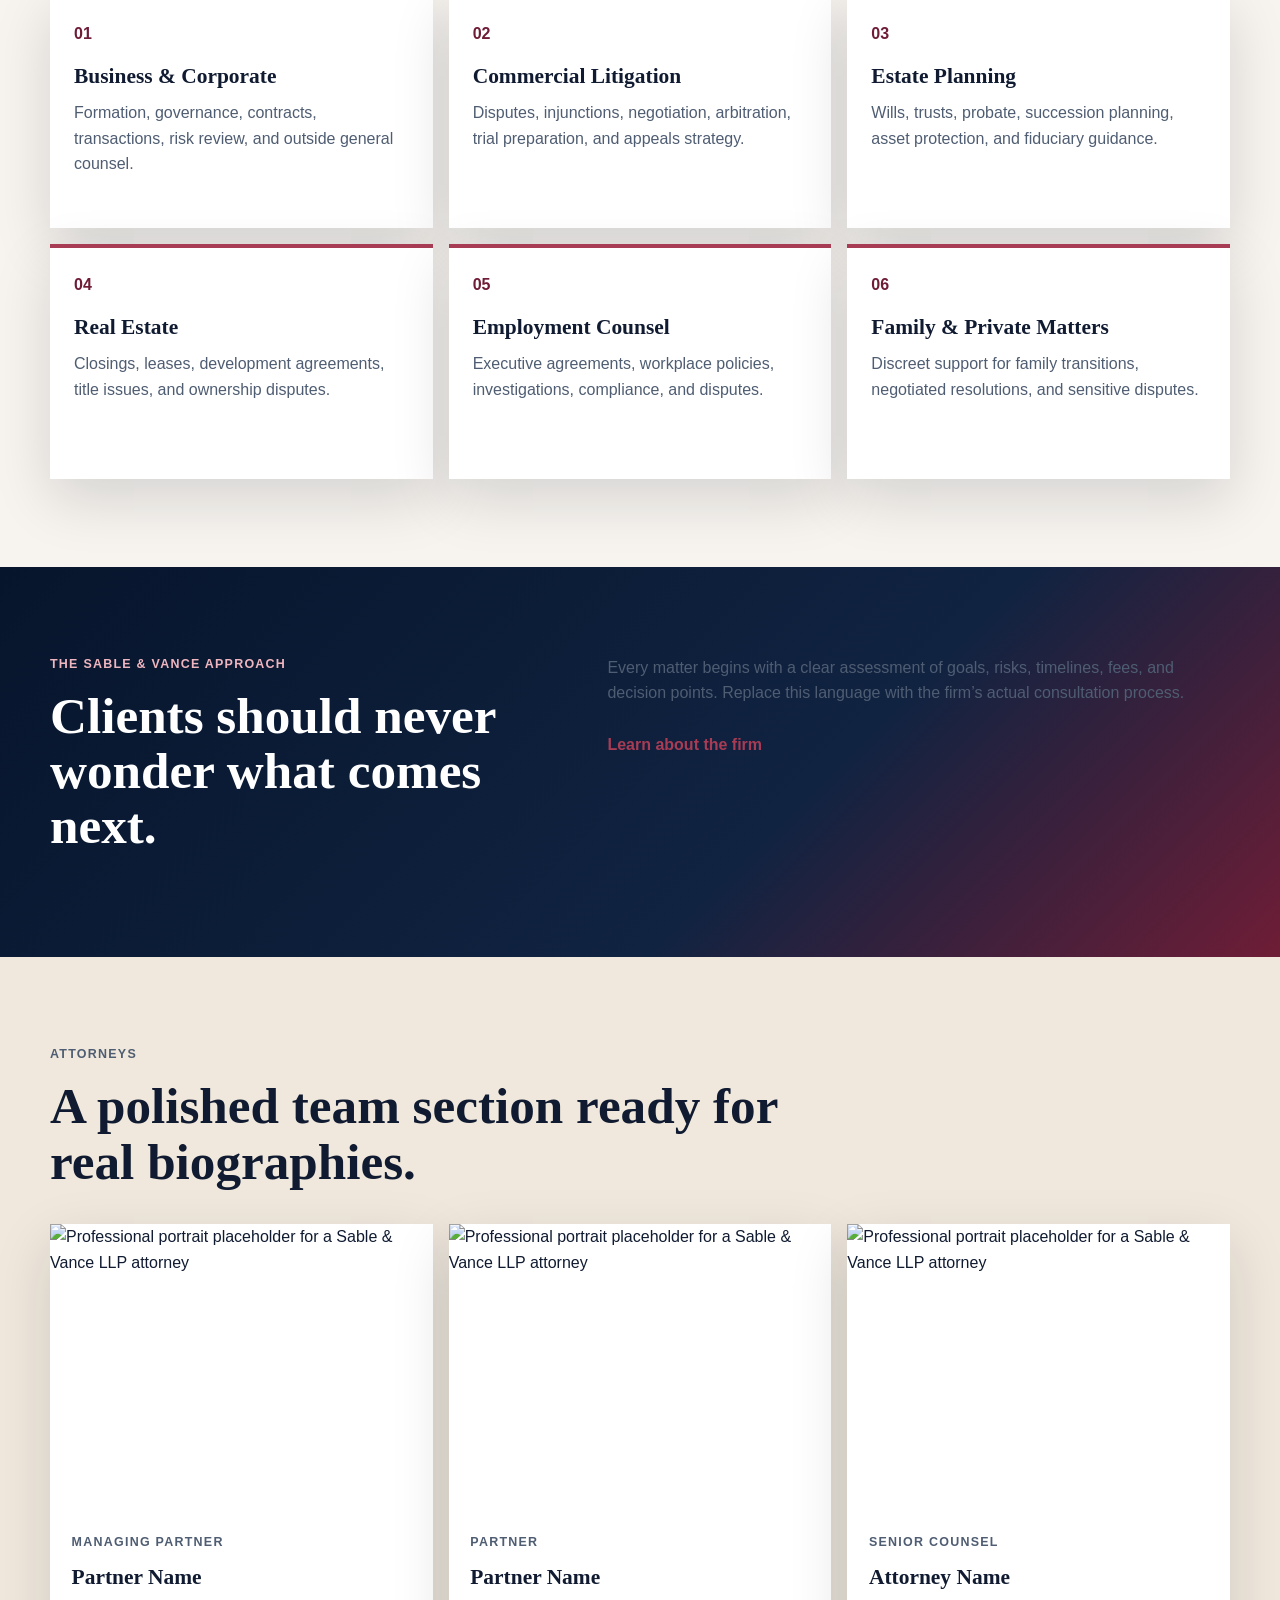
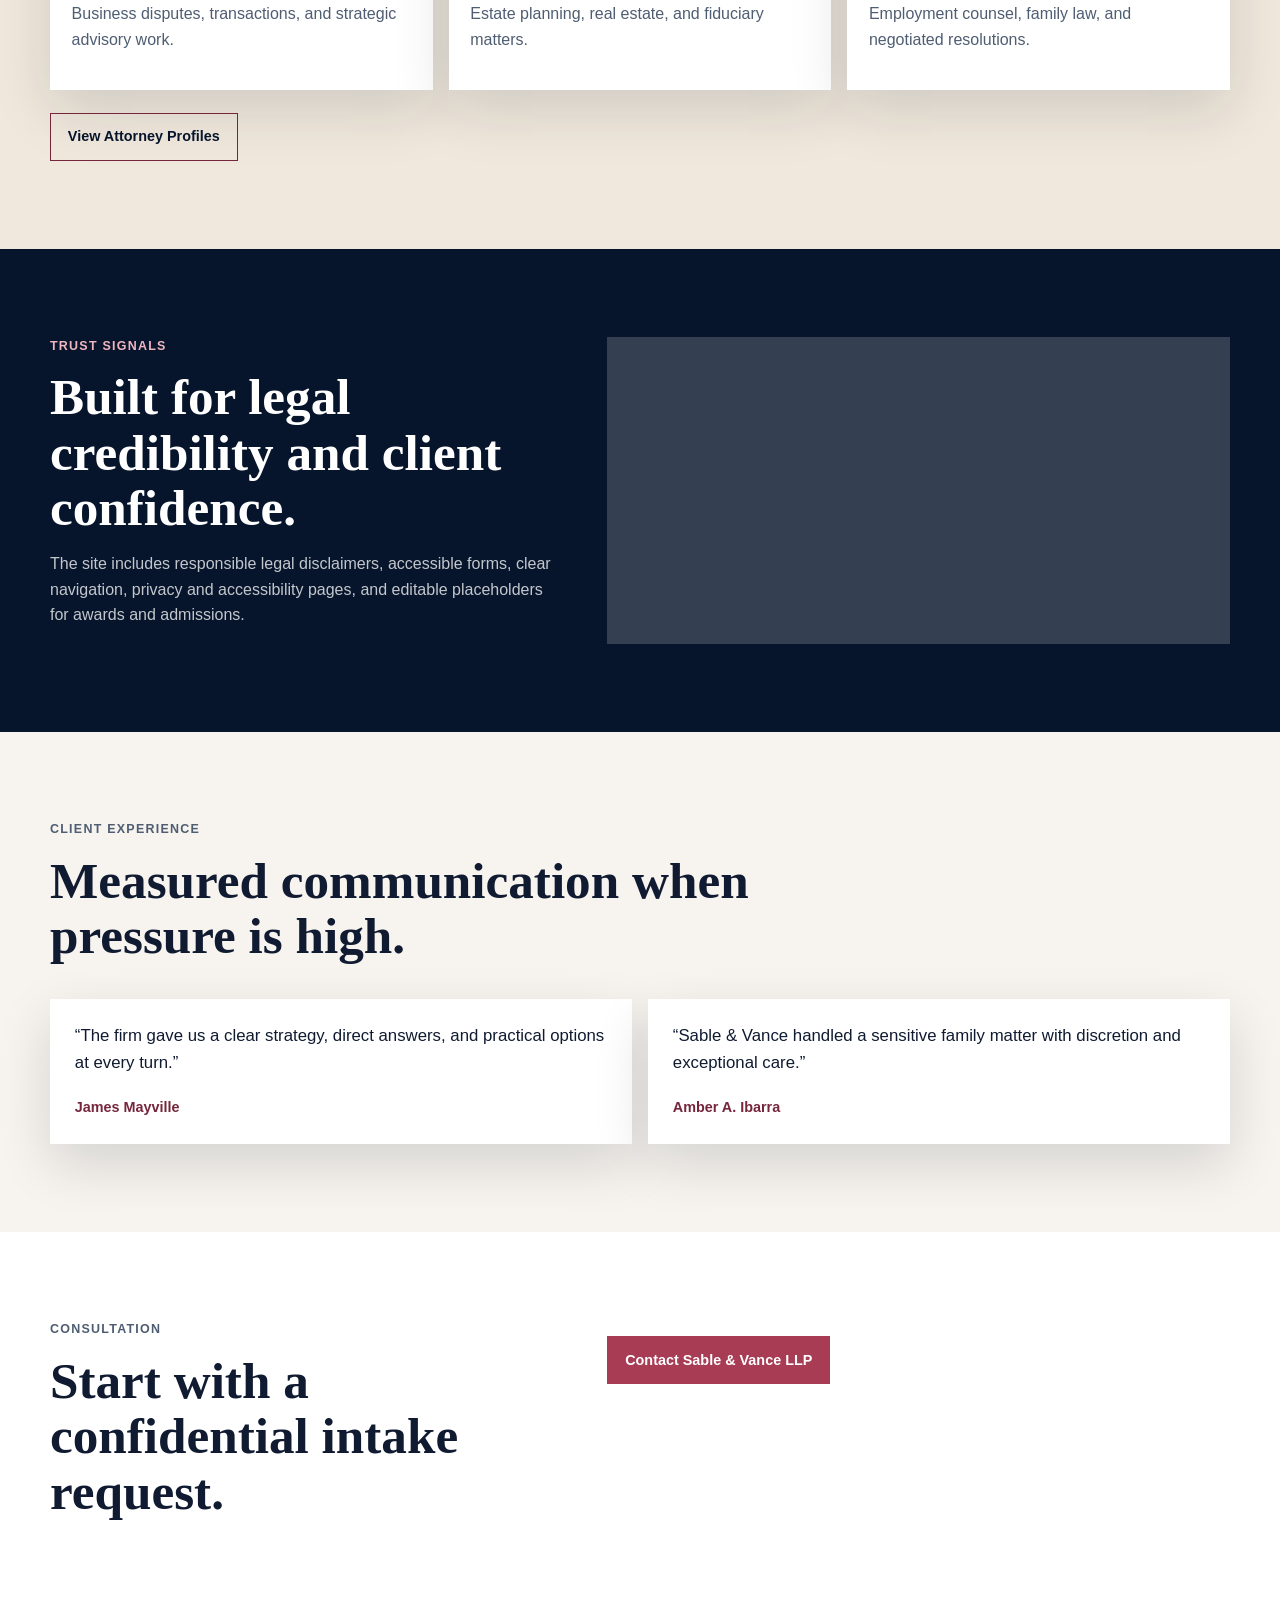
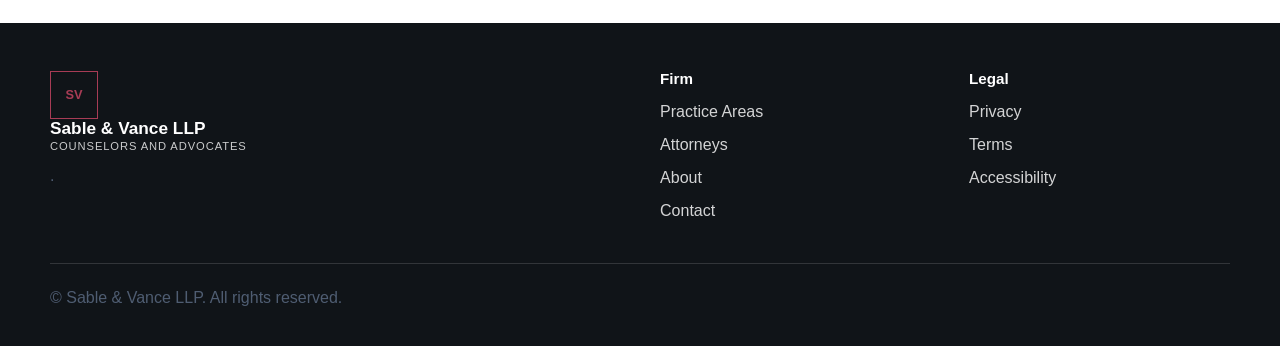
==== commit 6293046d: "Update testimonials with new client names" ====
--- a/index.html
+++ b/index.html
@@ -158,8 +158,8 @@
             <h2 id="testimonial-title">Measured communication when pressure is high.</h2>
           </div>
           <div class="testimonial-grid">
-            <blockquote><p>“The firm gave us a clear strategy, direct answers, and practical options at every turn.”</p><cite>Sample Business Client</cite></blockquote>
-            <blockquote><p>“Sable & Vance handled a sensitive family matter with discretion and exceptional care.”</p><cite>Sample Private Client</cite></blockquote>
+            <blockquote><p>“The firm gave us a clear strategy, direct answers, and practical options at every turn.”</p><cite>James Mayville</cite></blockquote>
+            <blockquote><p>“Sable & Vance handled a sensitive family matter with discretion and exceptional care.”</p><cite>Amber A. Ibarra </cite></blockquote>
           </div>
         </div>
       </section>
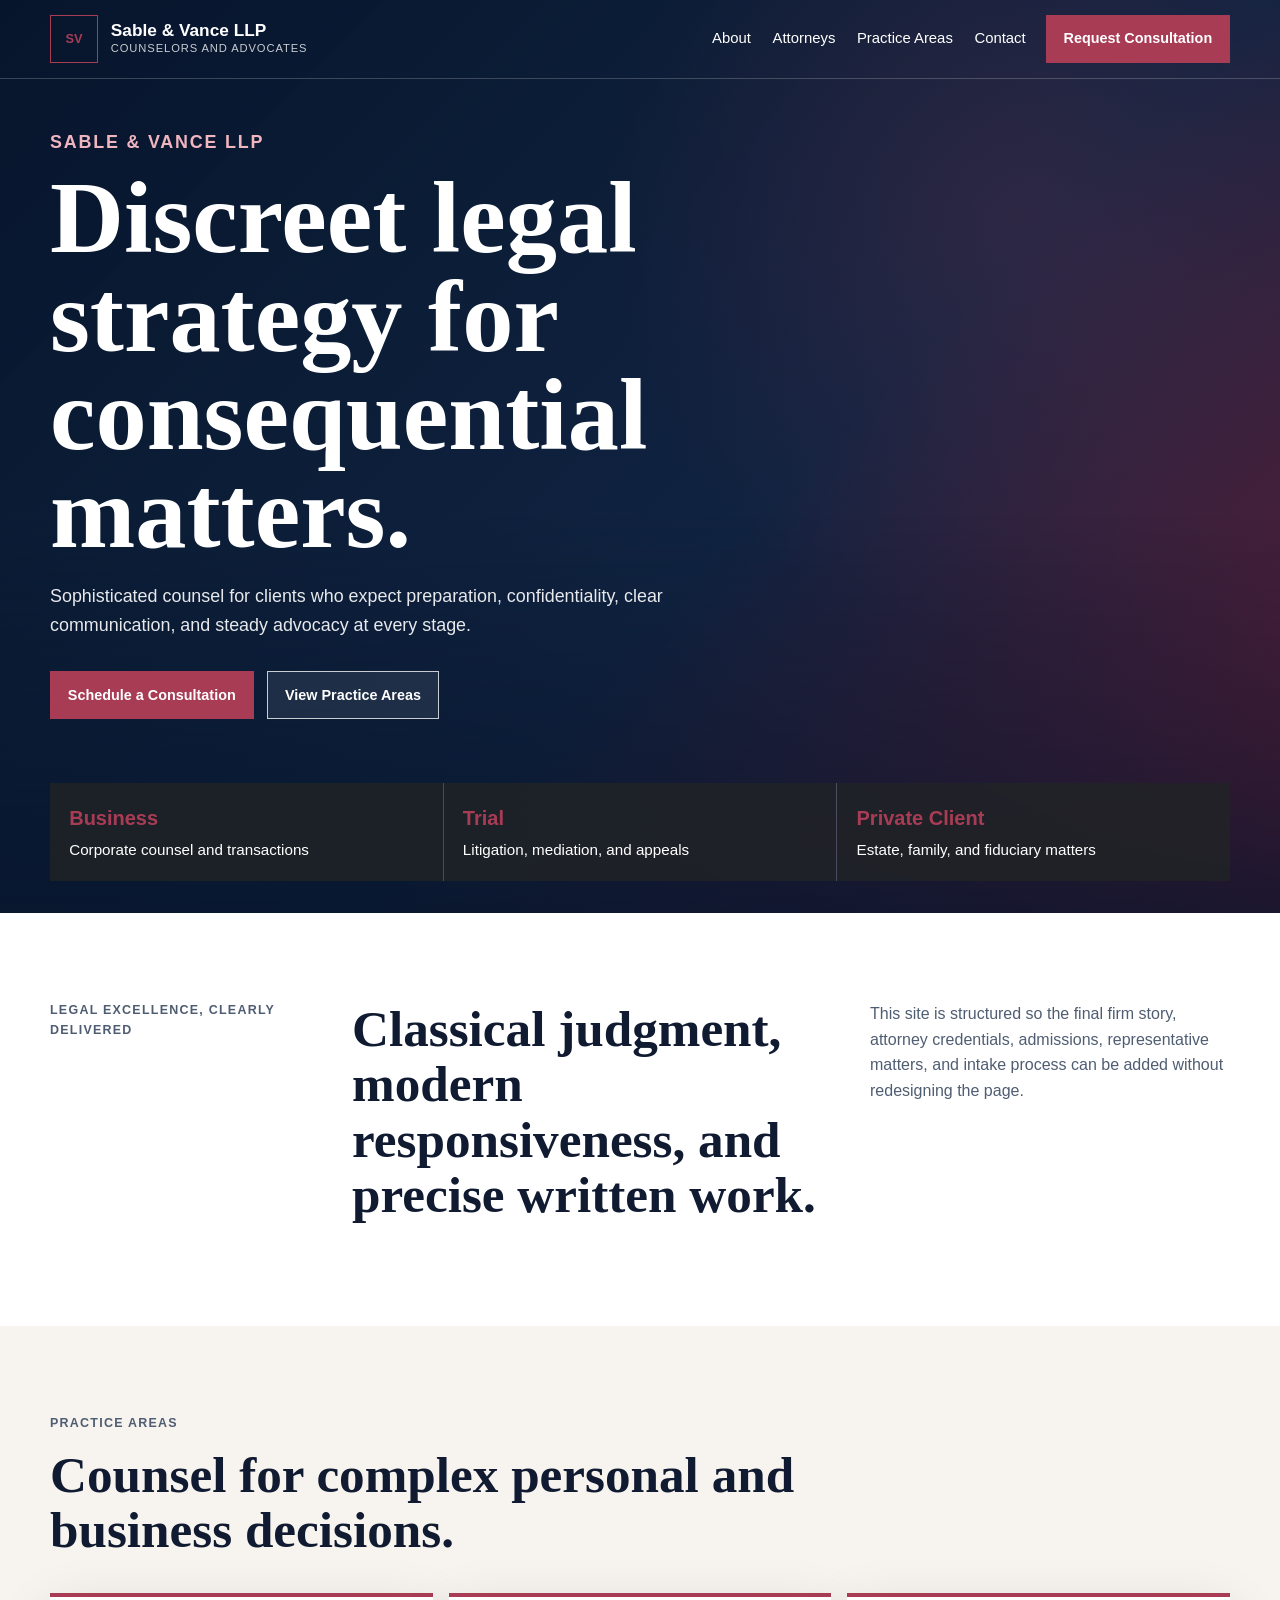
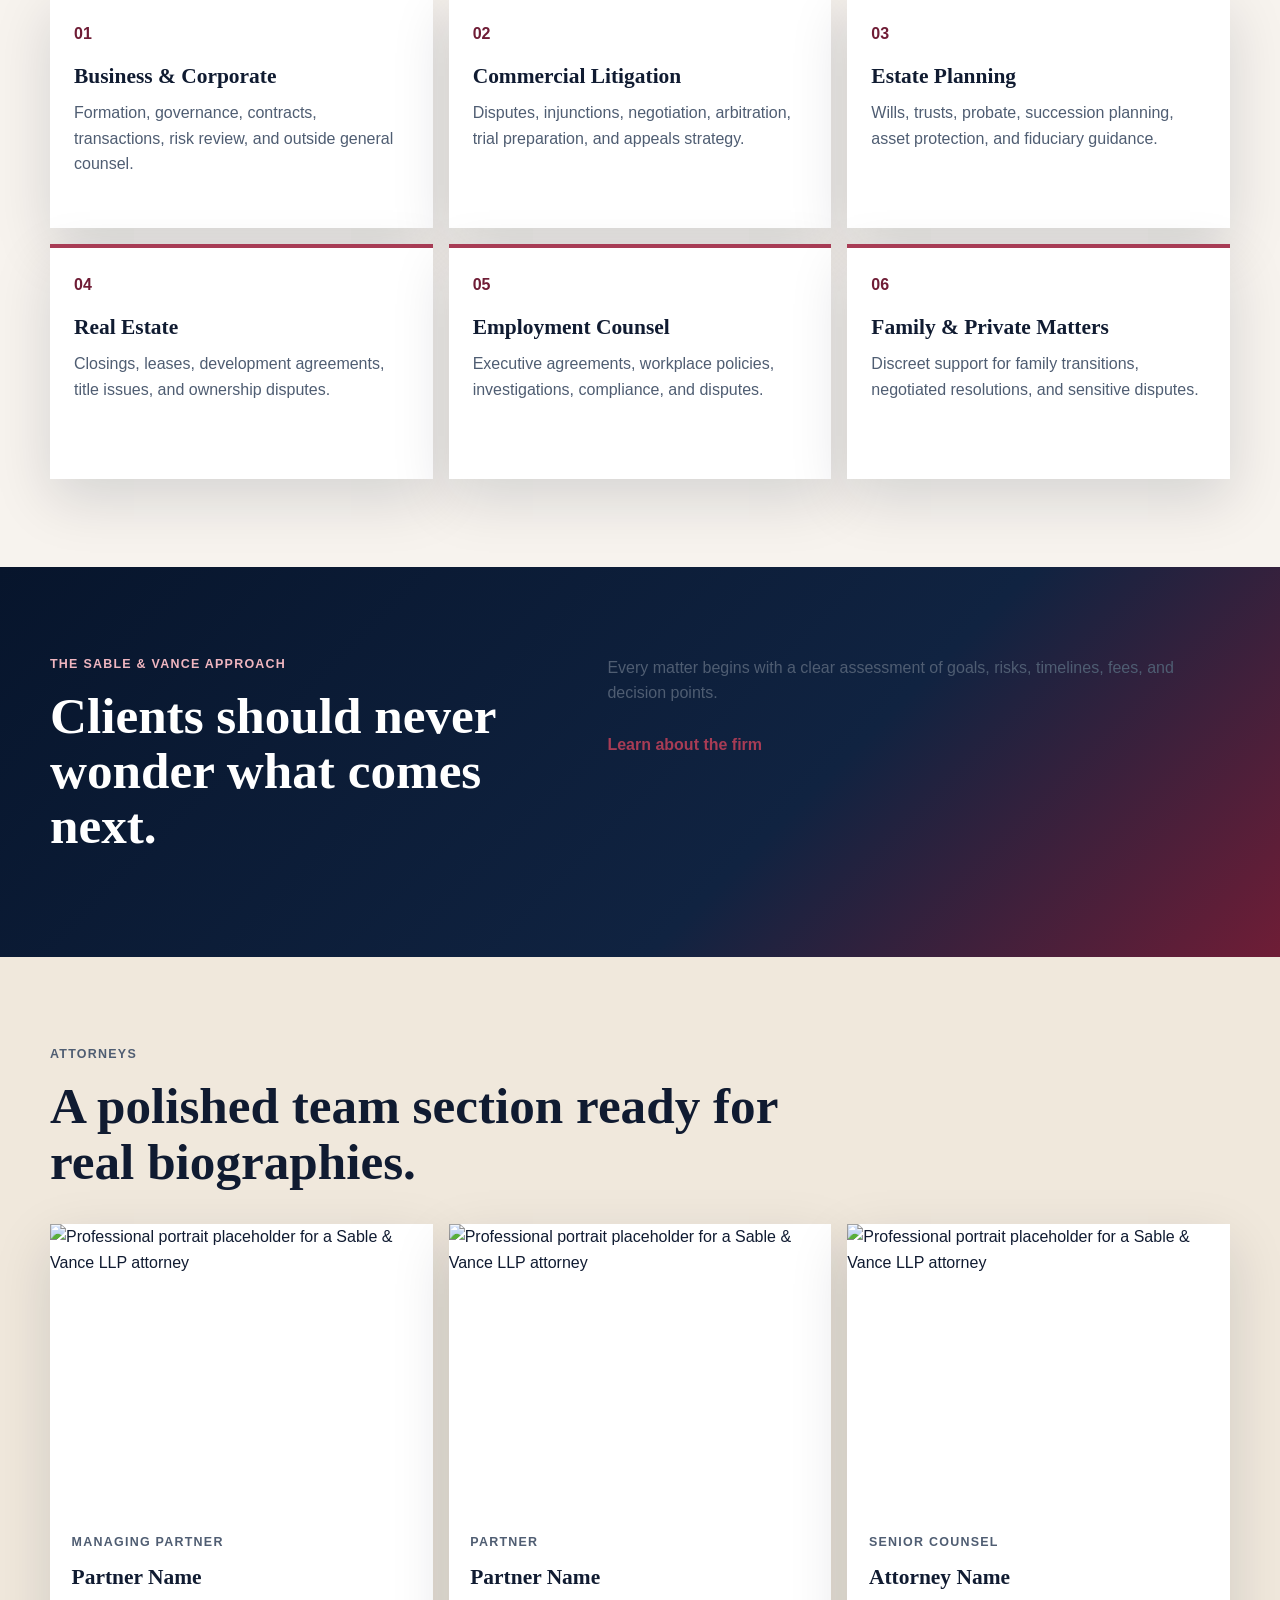
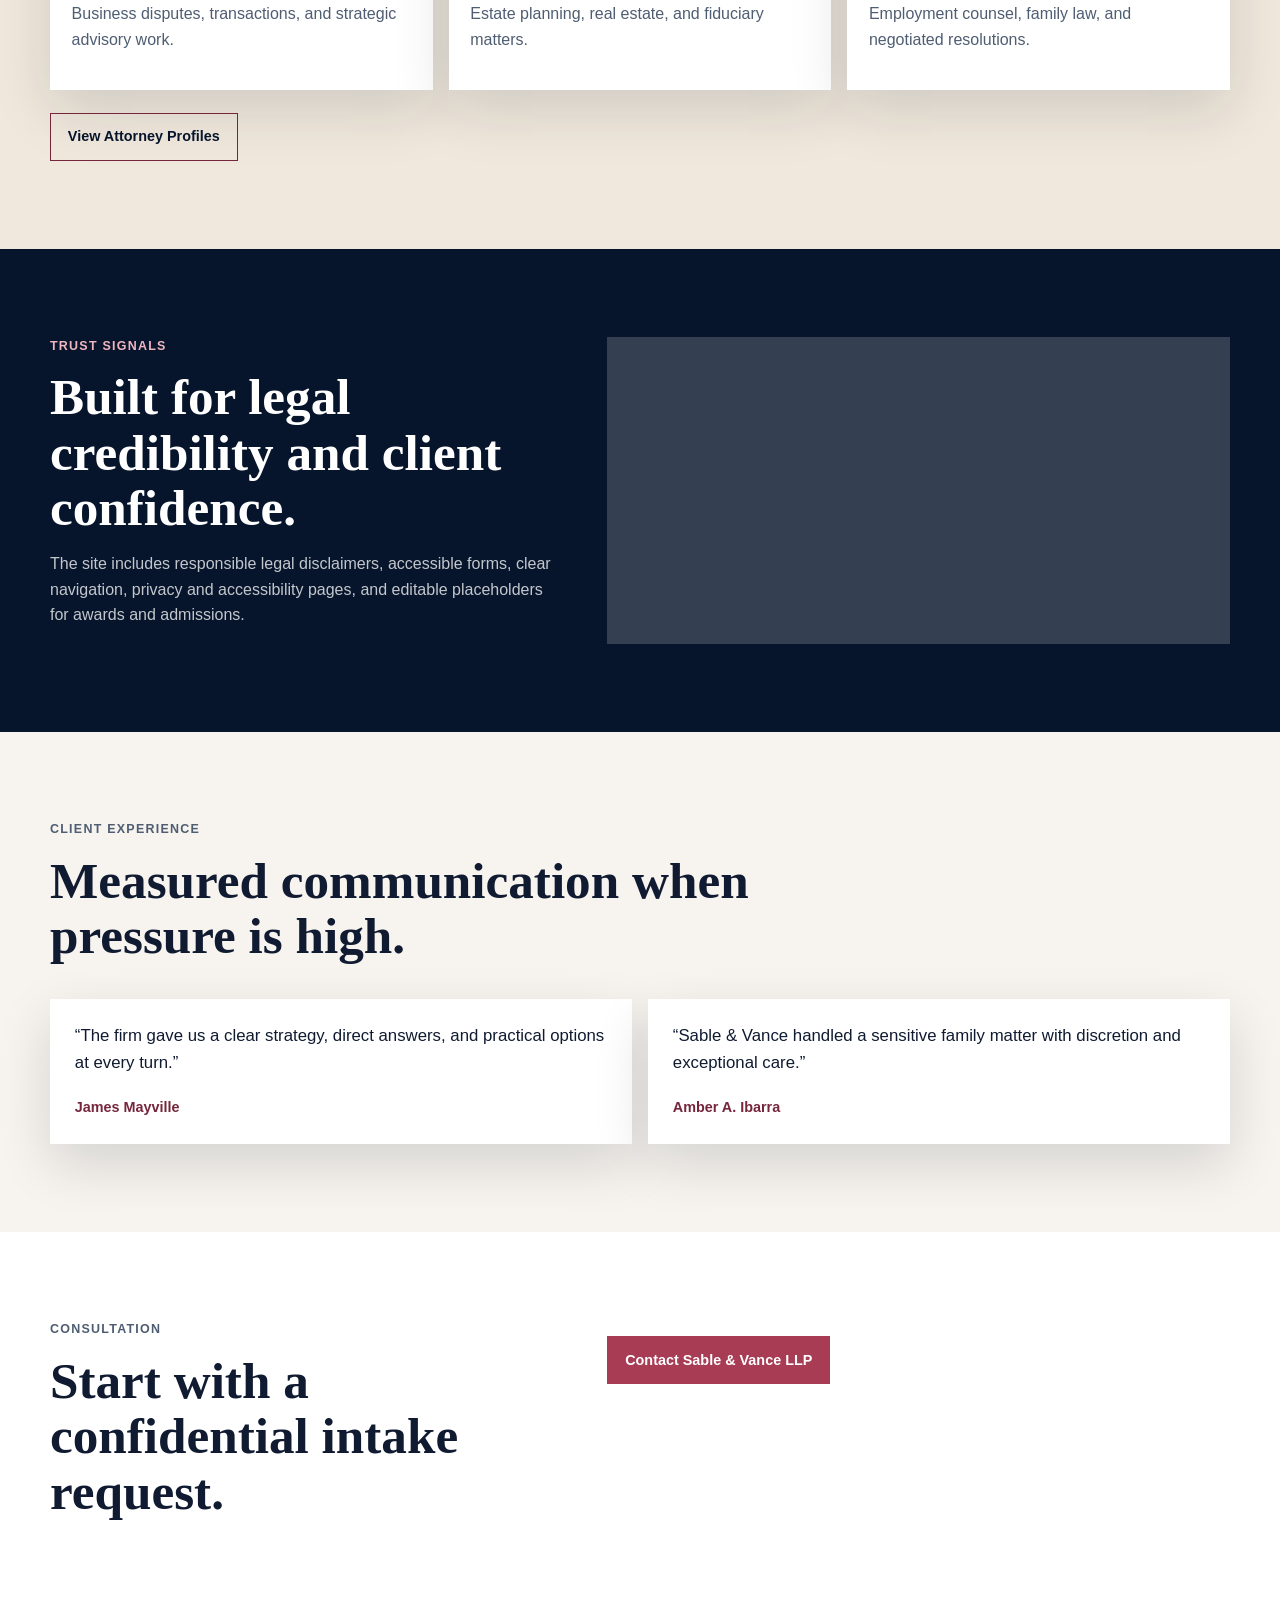
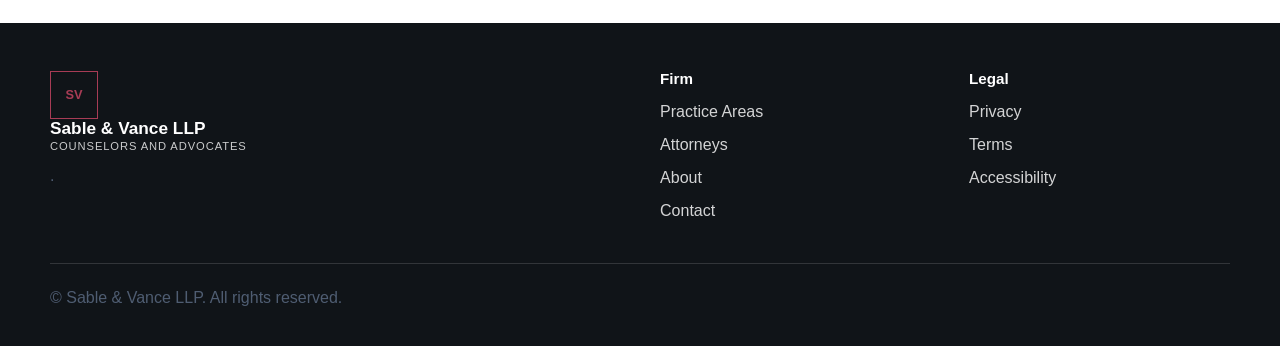
==== commit fc122a5e: "Replace placeholder text with actual consultation process Updated text to reflect the firm's actual " ====
--- a/index.html
+++ b/index.html
@@ -105,7 +105,7 @@
           <div>
             <p>
               Every matter begins with a clear assessment of goals, risks, timelines, fees, and
-              decision points. Replace this language with the firm’s actual consultation process.
+              decision points.
             </p>
             <a class="text-link" href="about/">Learn about the firm</a>
           </div>
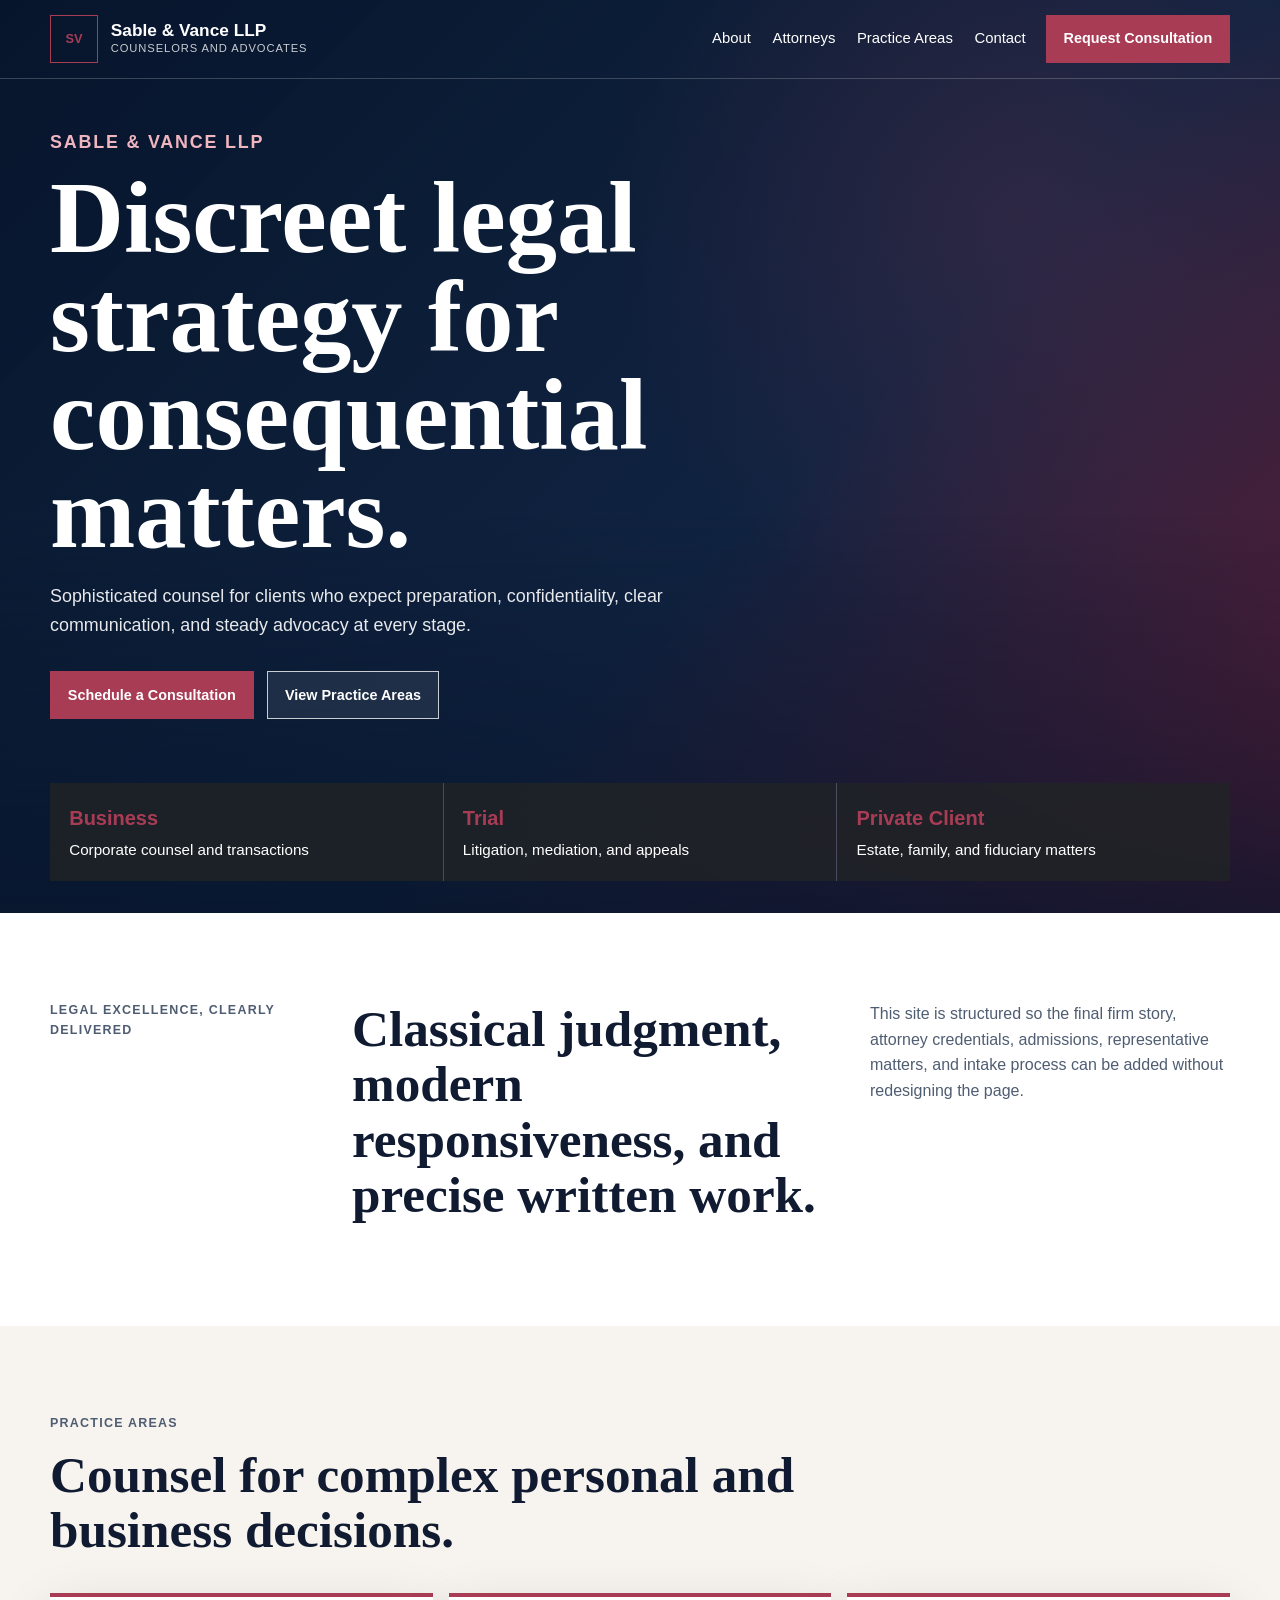
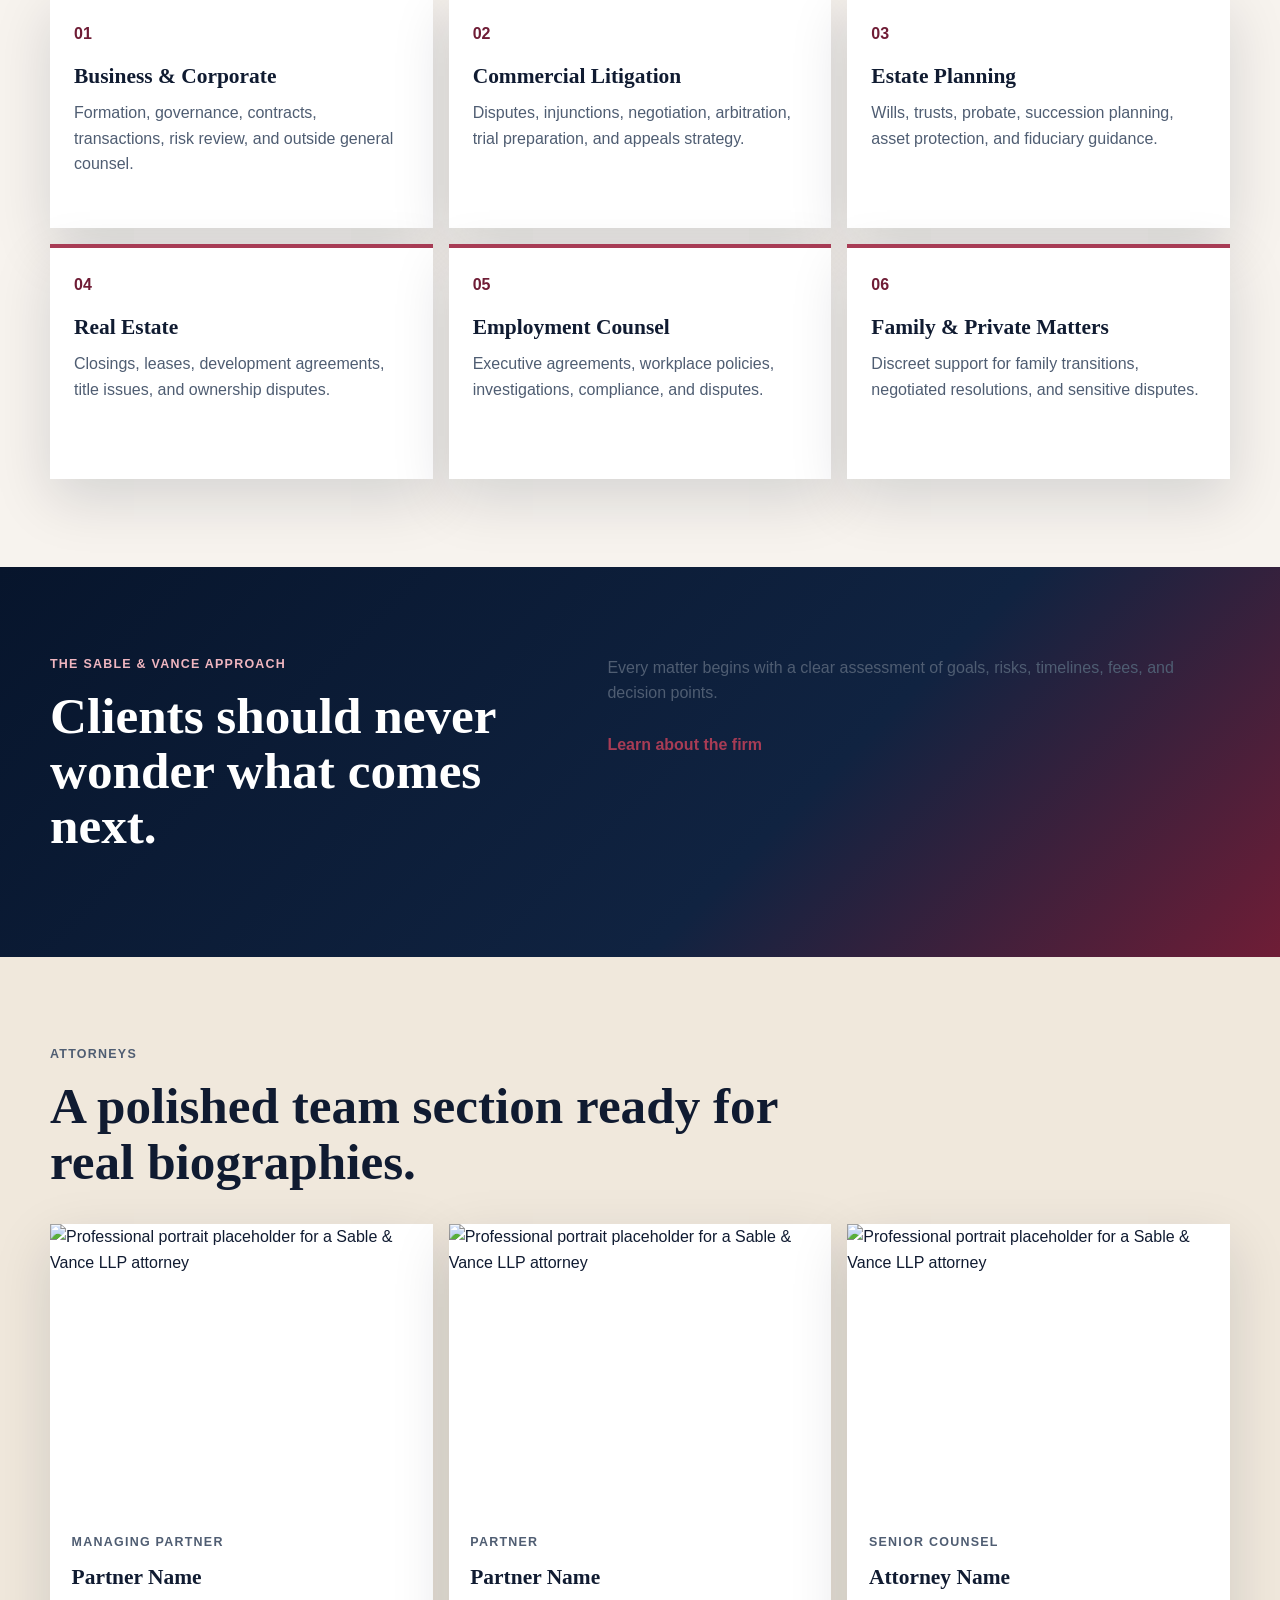
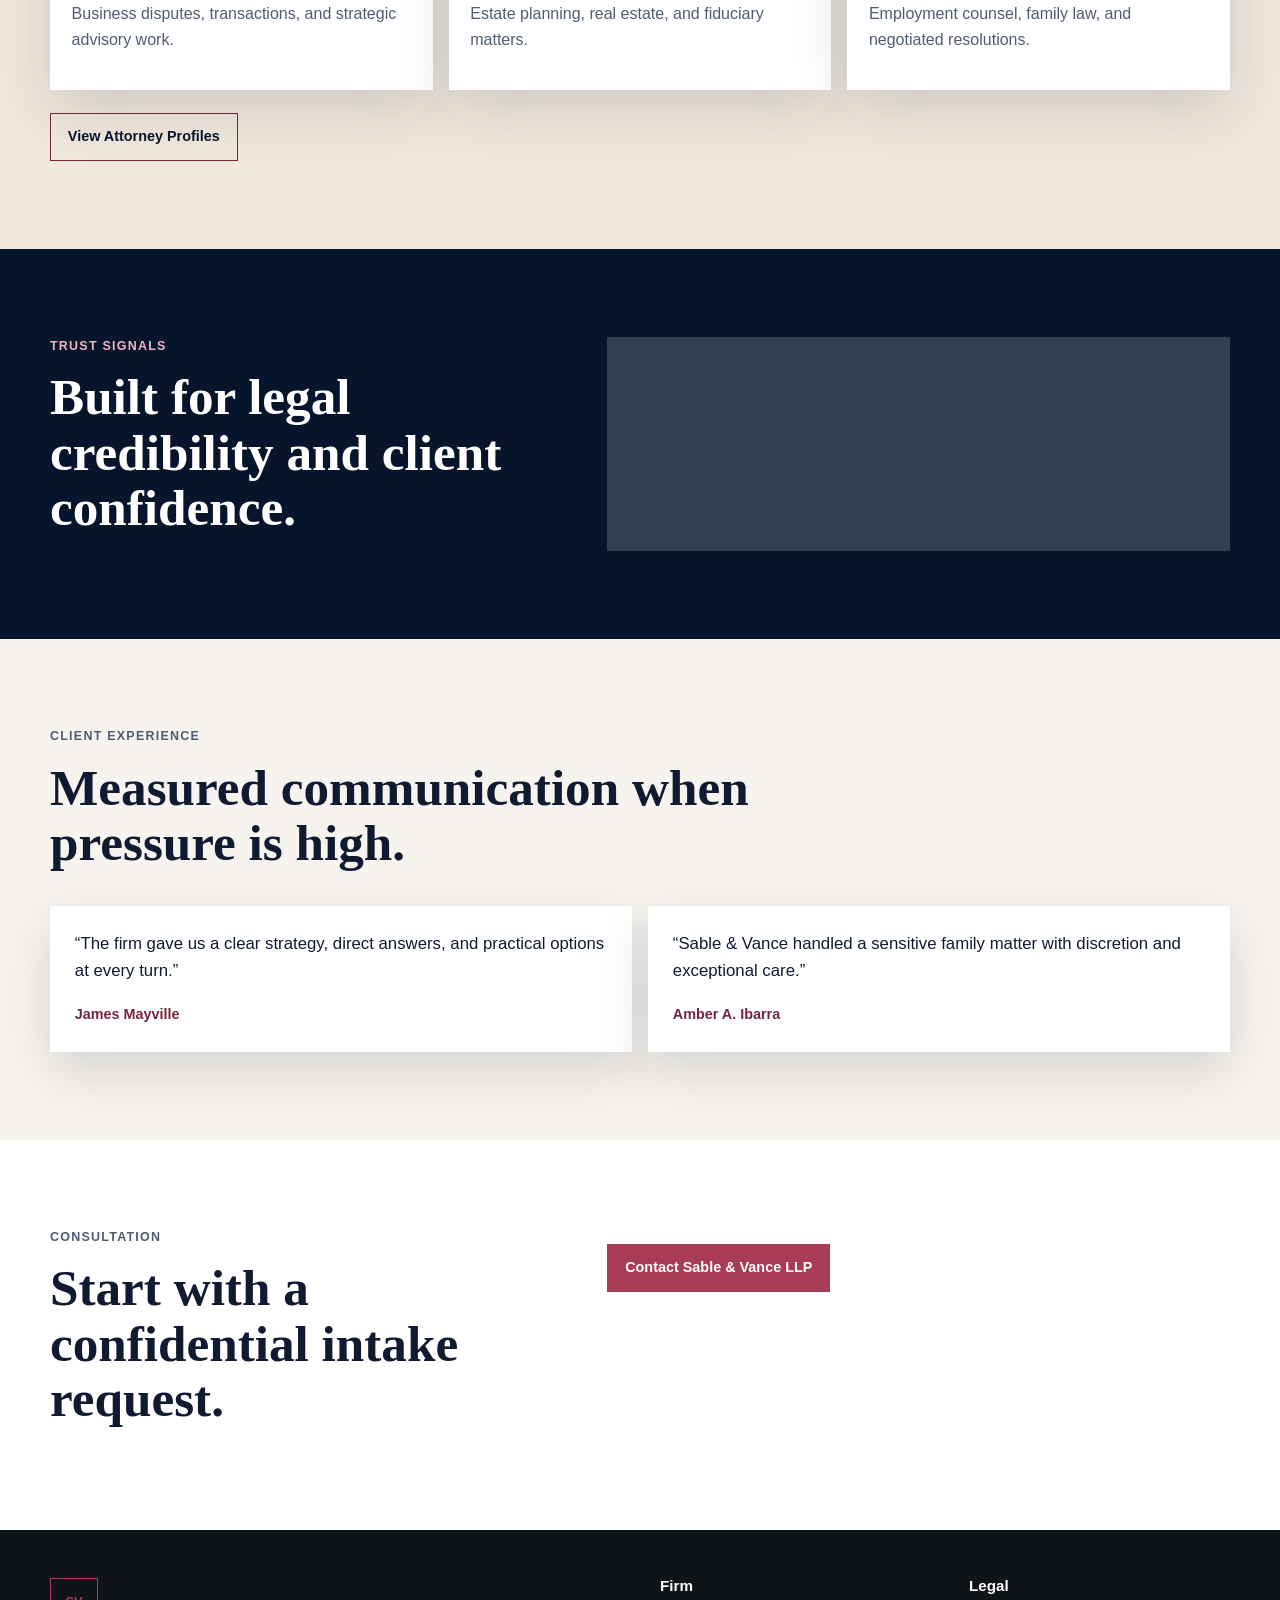
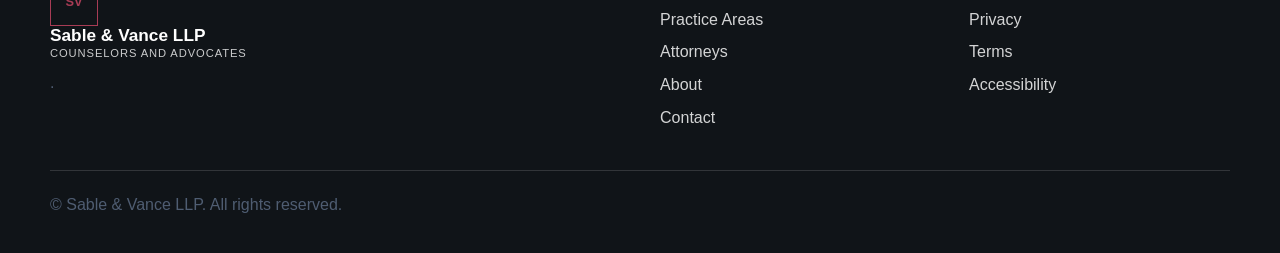
==== commit e544cc74: "Update index.html" ====
--- a/index.html
+++ b/index.html
@@ -142,8 +142,6 @@
             <p class="section-label">Trust signals</p>
             <h2 id="proof-title">Built for legal credibility and client confidence.</h2>
             <p>
-              The site includes responsible legal disclaimers, accessible forms, clear navigation,
-              privacy and accessibility pages, and editable placeholders for awards and admissions.
             </p>
           </div>
           <div class="proof-list" aria-label="Website trust features">
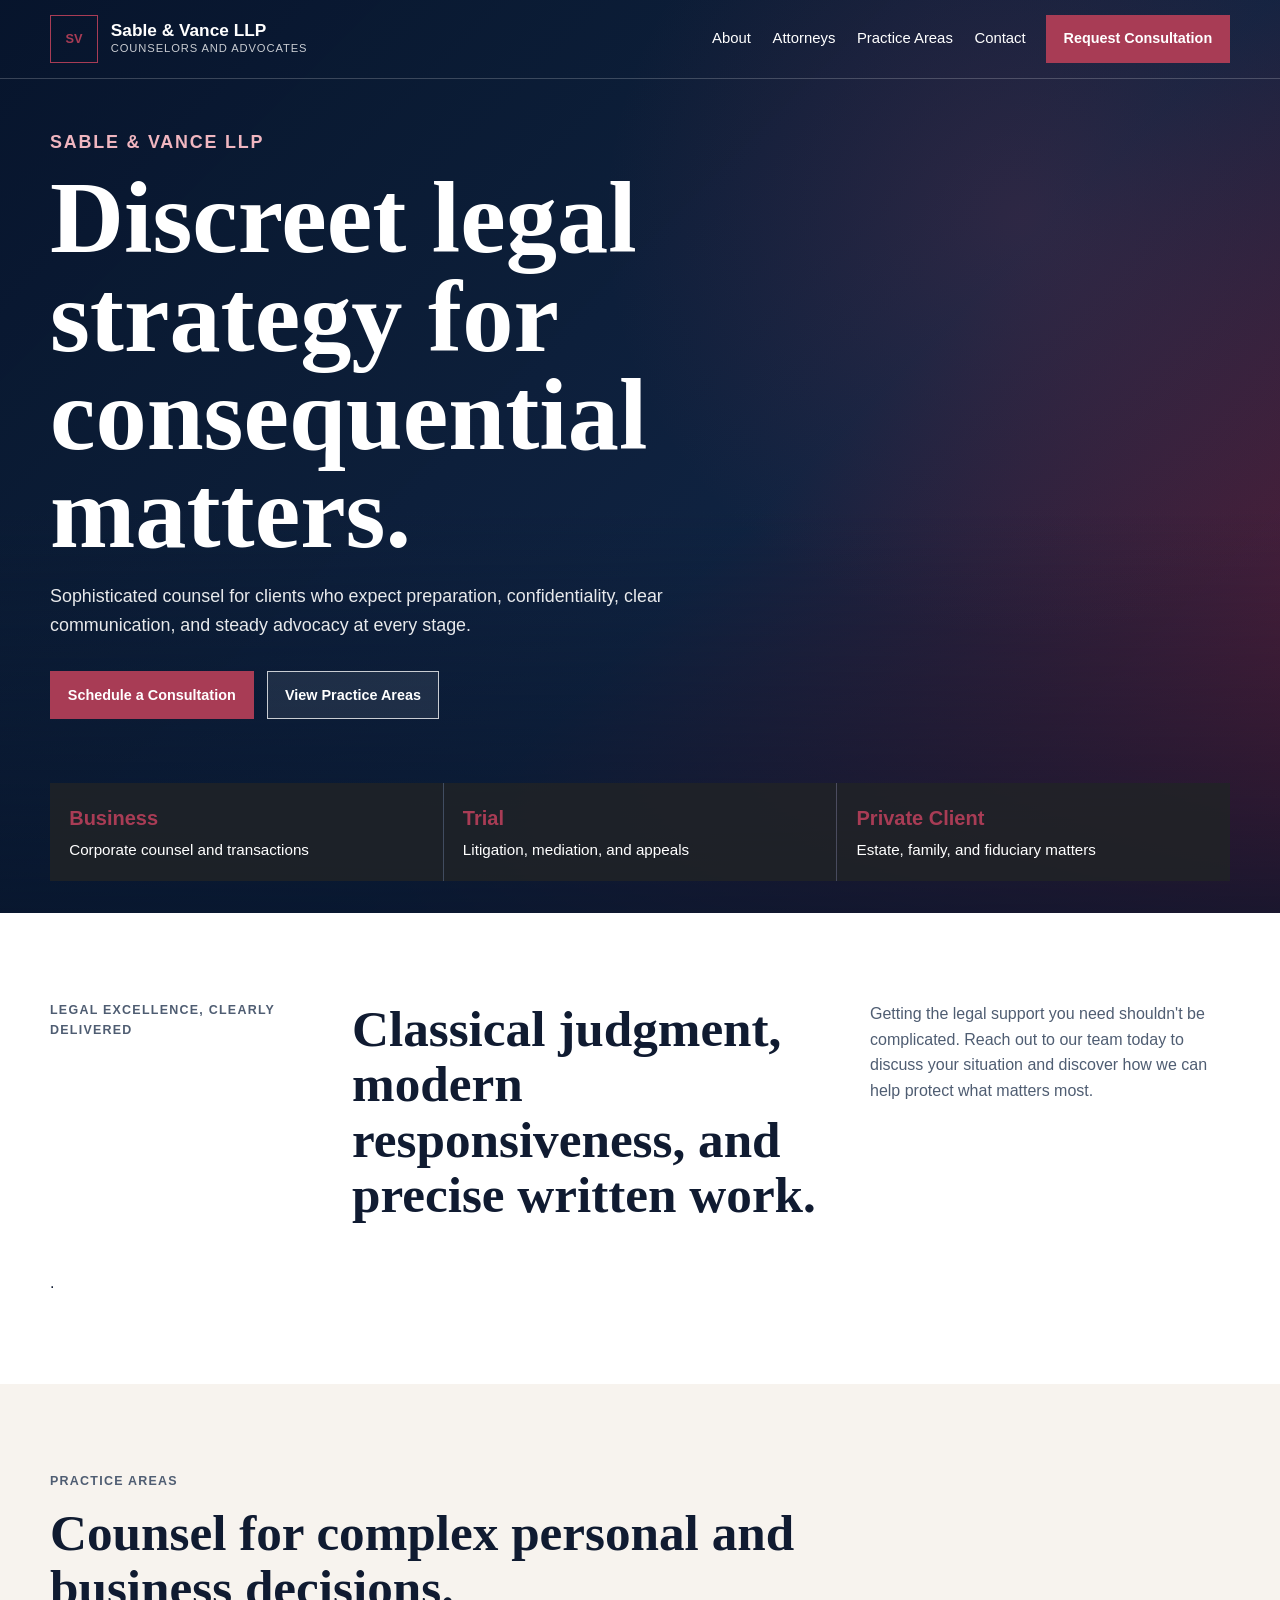
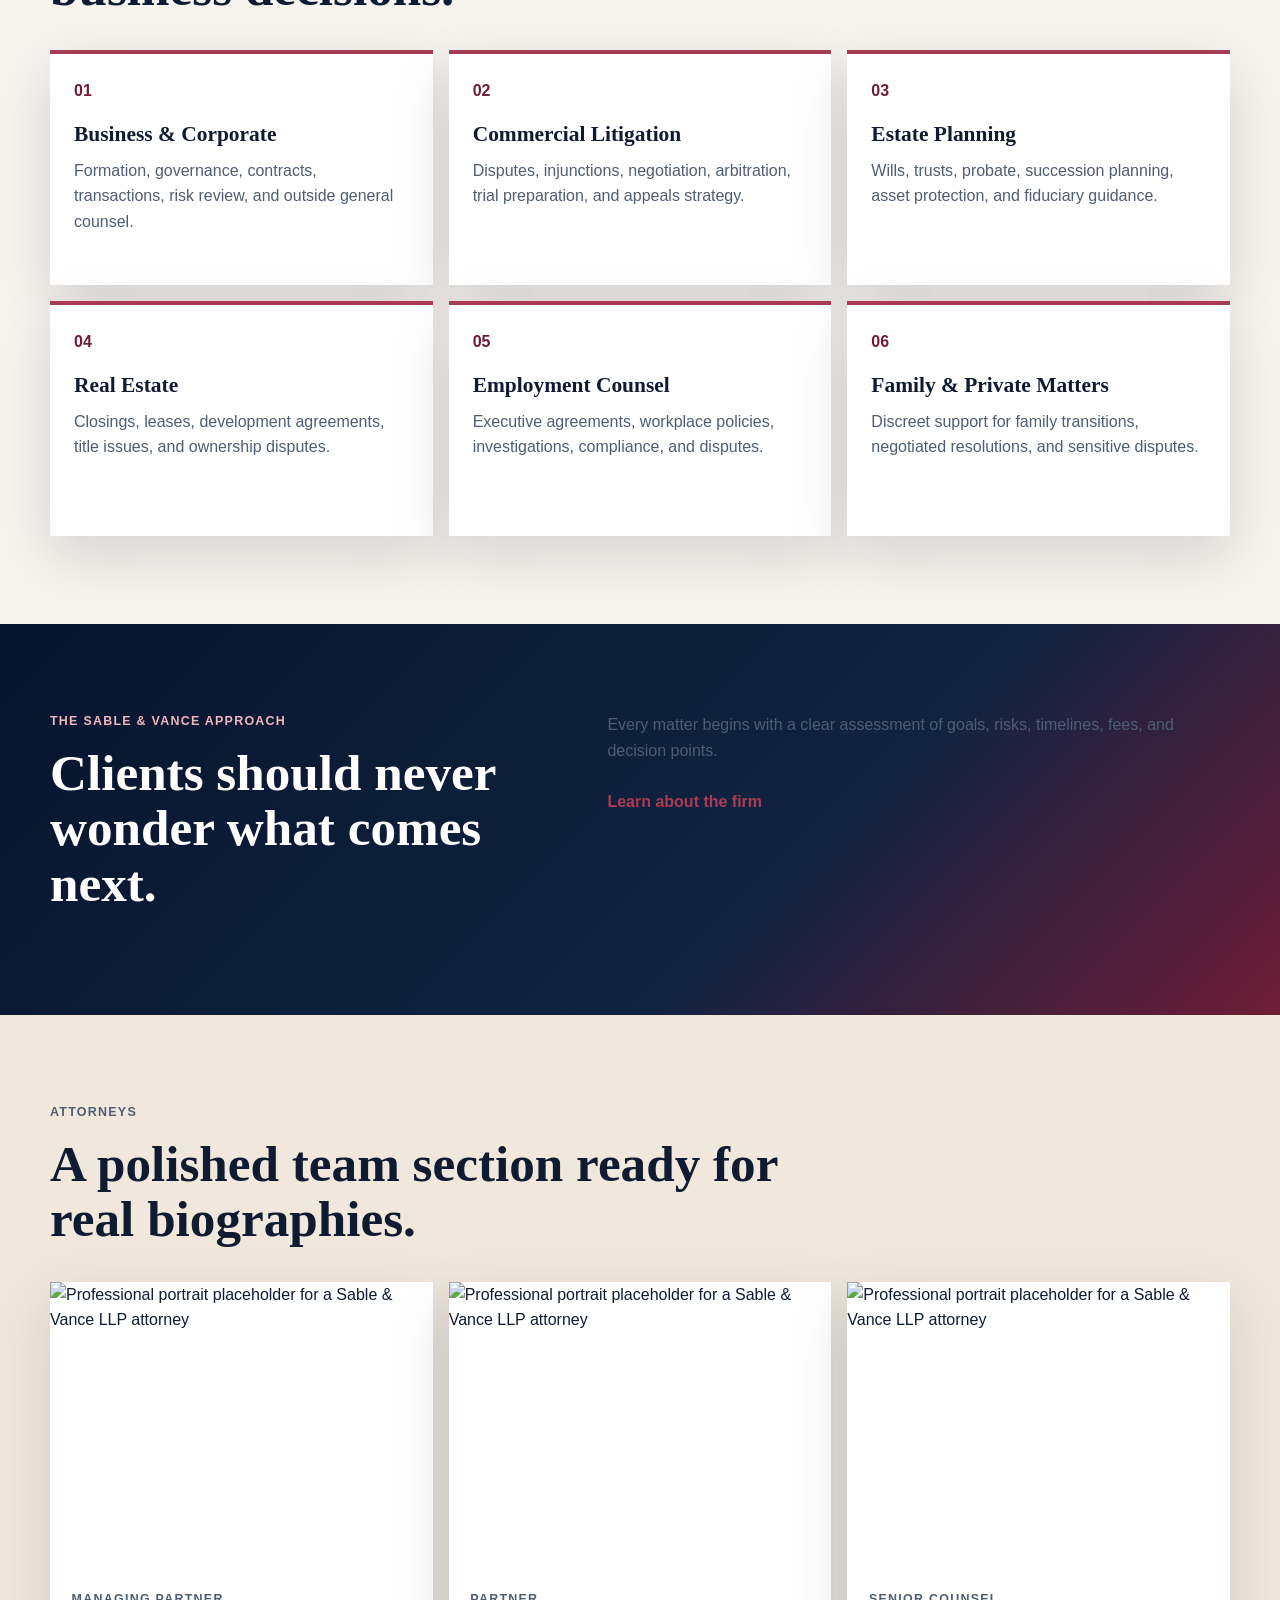
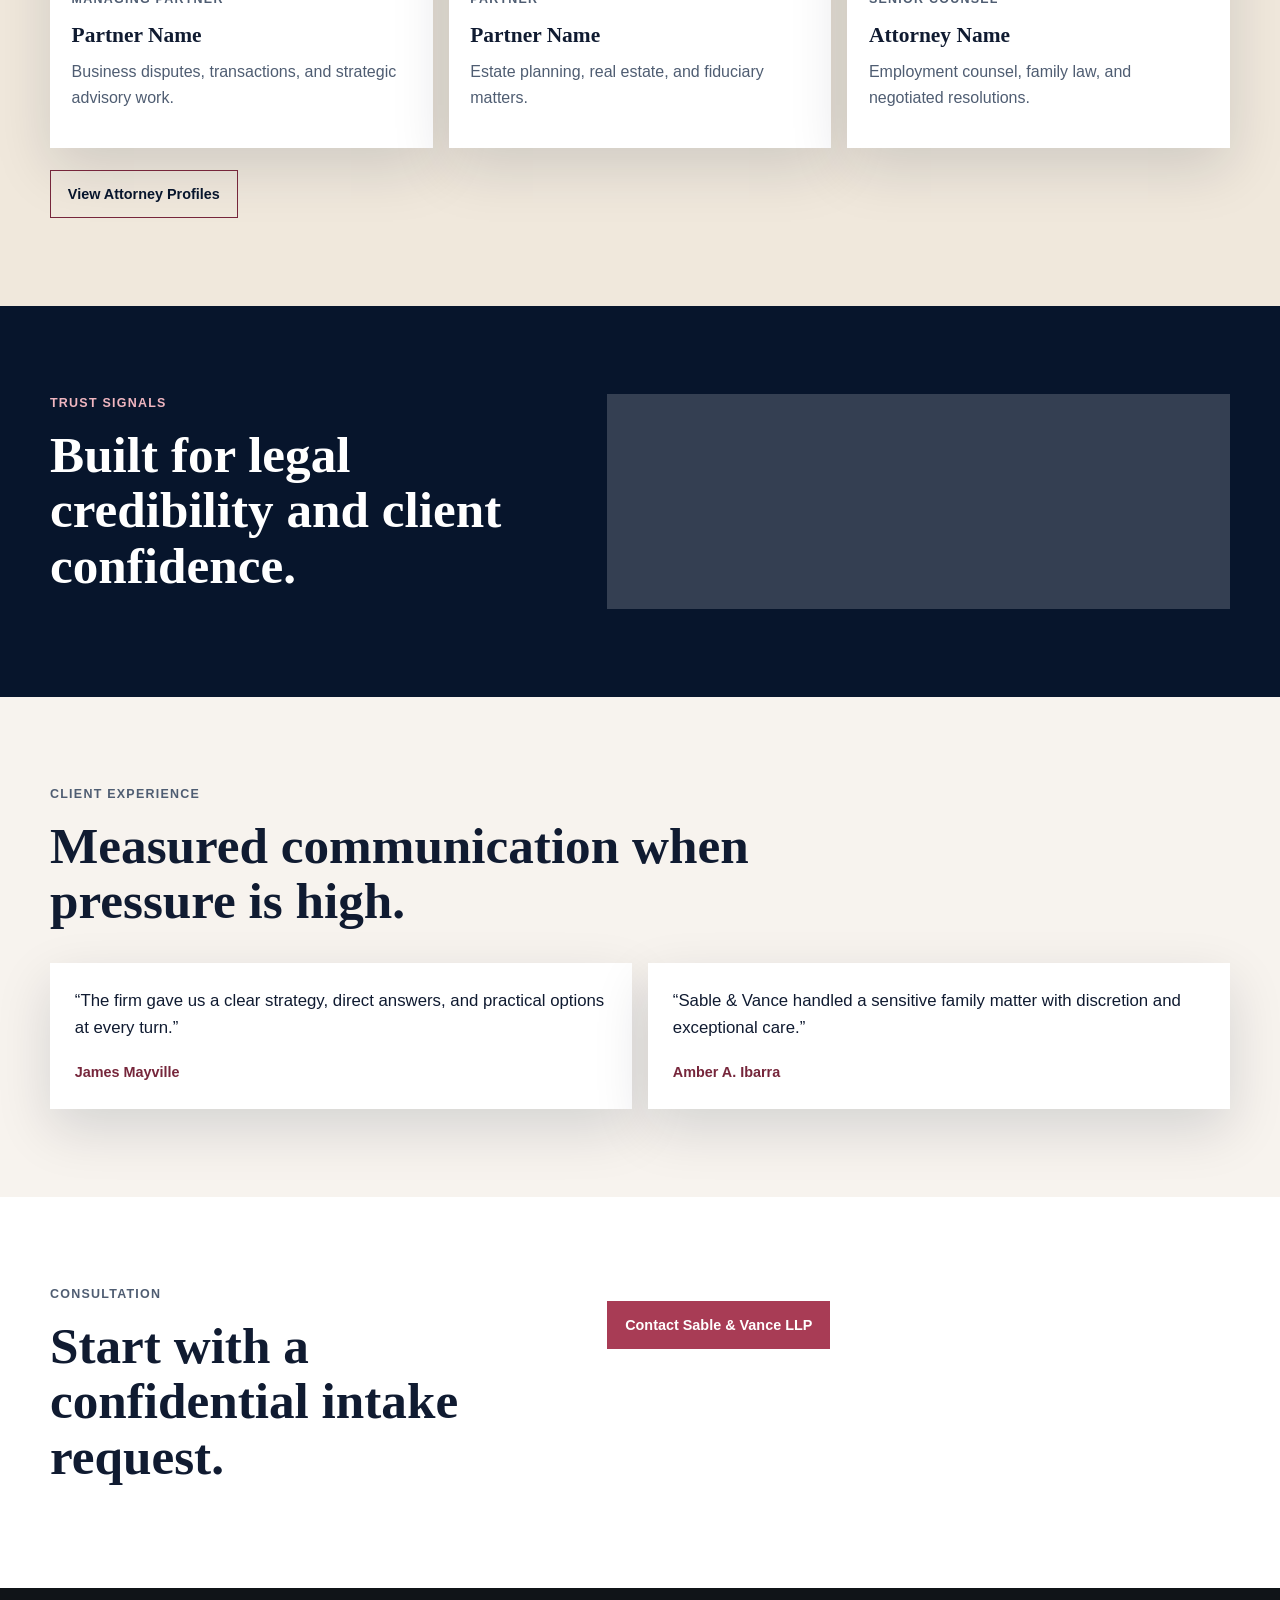
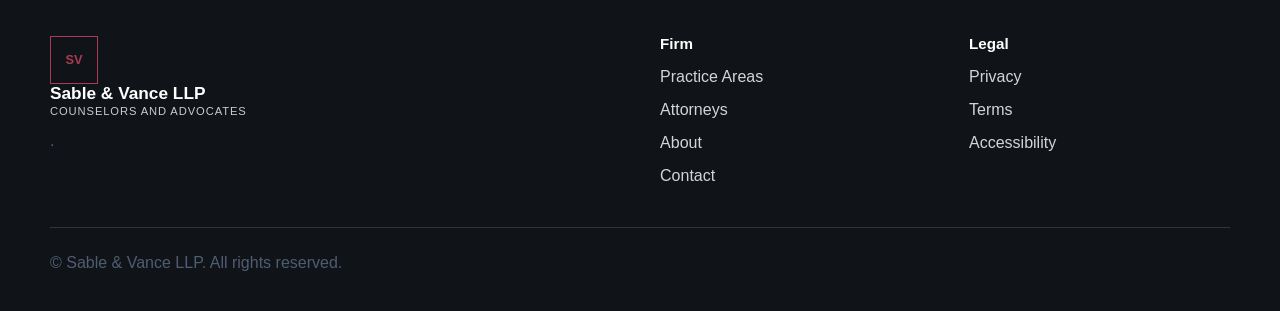
==== commit e2b1e6f9: "Revise content for legal support section Updated the paragraph to emphasize ease of legal support an" ====
--- a/index.html
+++ b/index.html
@@ -73,9 +73,8 @@
           <p class="section-label">Legal excellence, clearly delivered</p>
           <h2>Classical judgment, modern responsiveness, and precise written work.</h2>
           <p>
-            This site is structured so the final firm story, attorney credentials, admissions,
-            representative matters, and intake process can be added without redesigning the page.
-          </p>
+           Getting the legal support you need shouldn't be complicated. Reach out to our team today to discuss your situation and discover how we can help protect what matters most.
+          </p>.
         </div>
       </section>
 
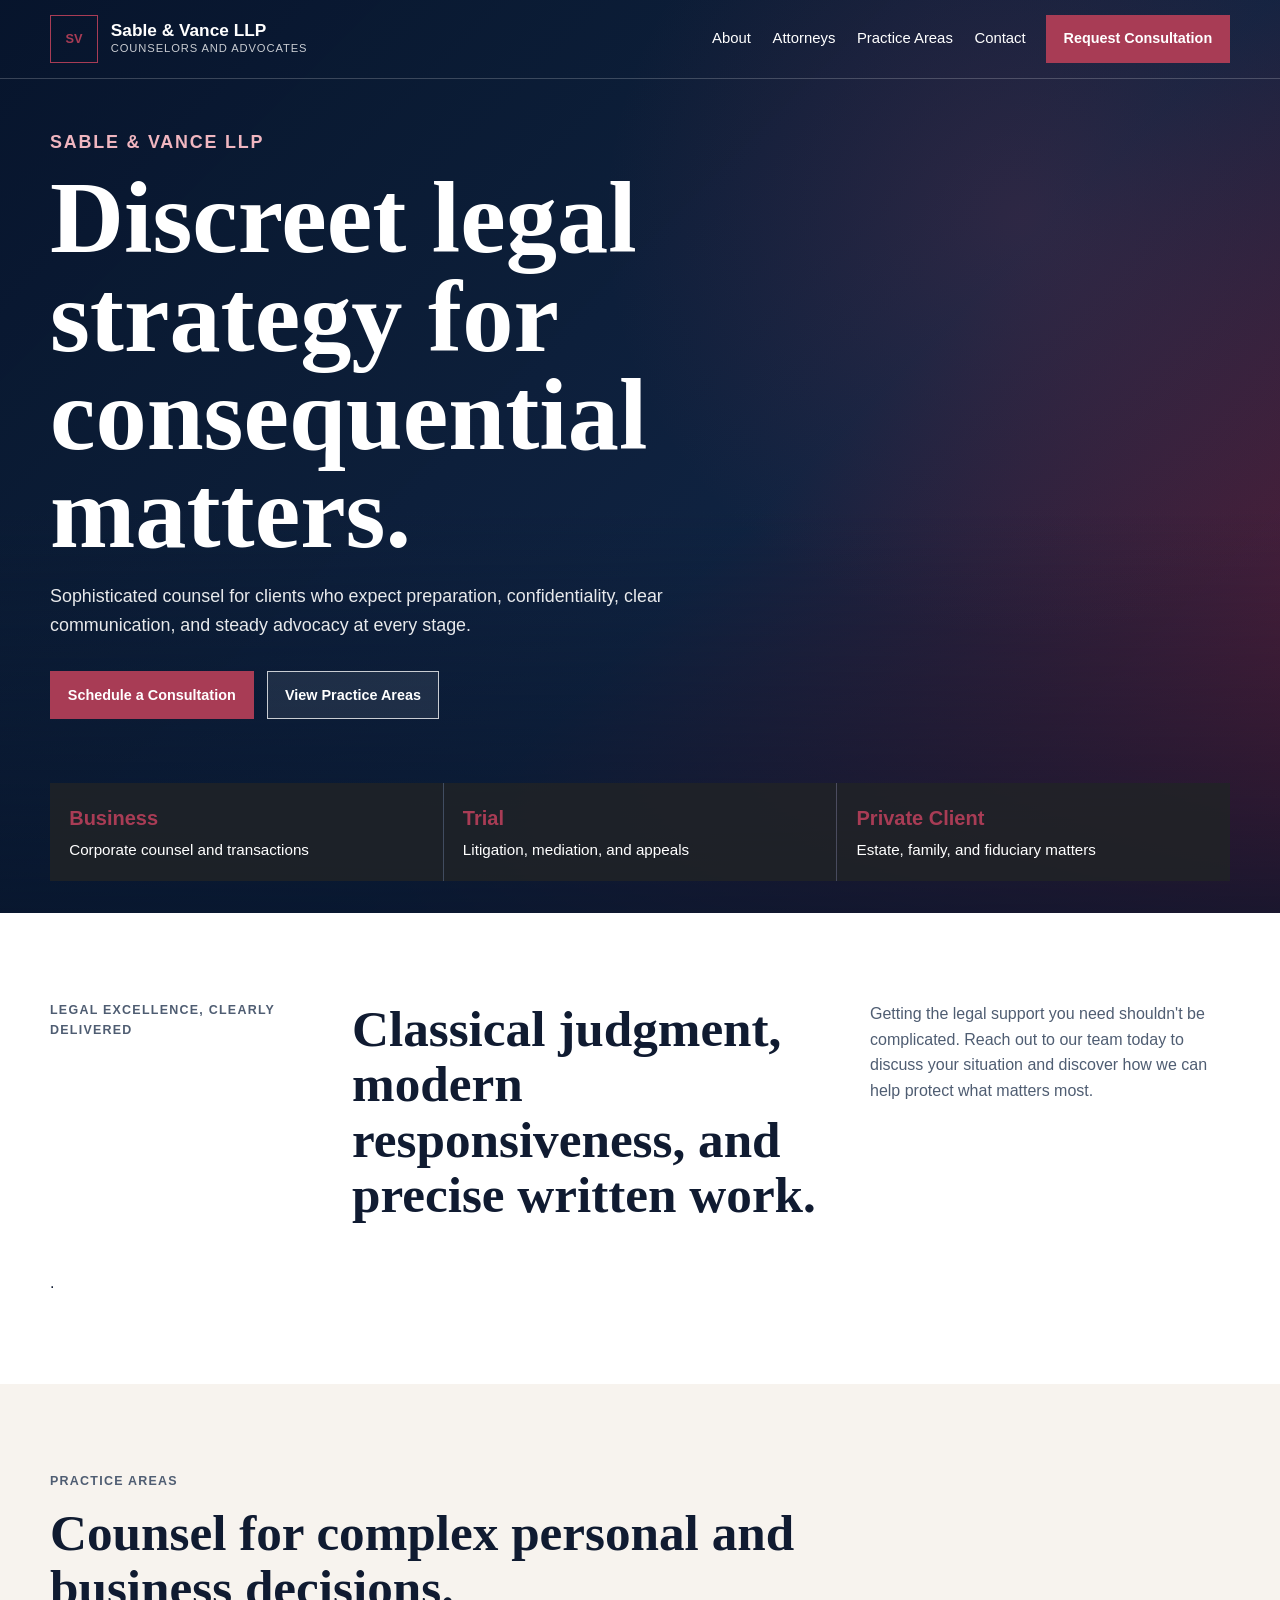
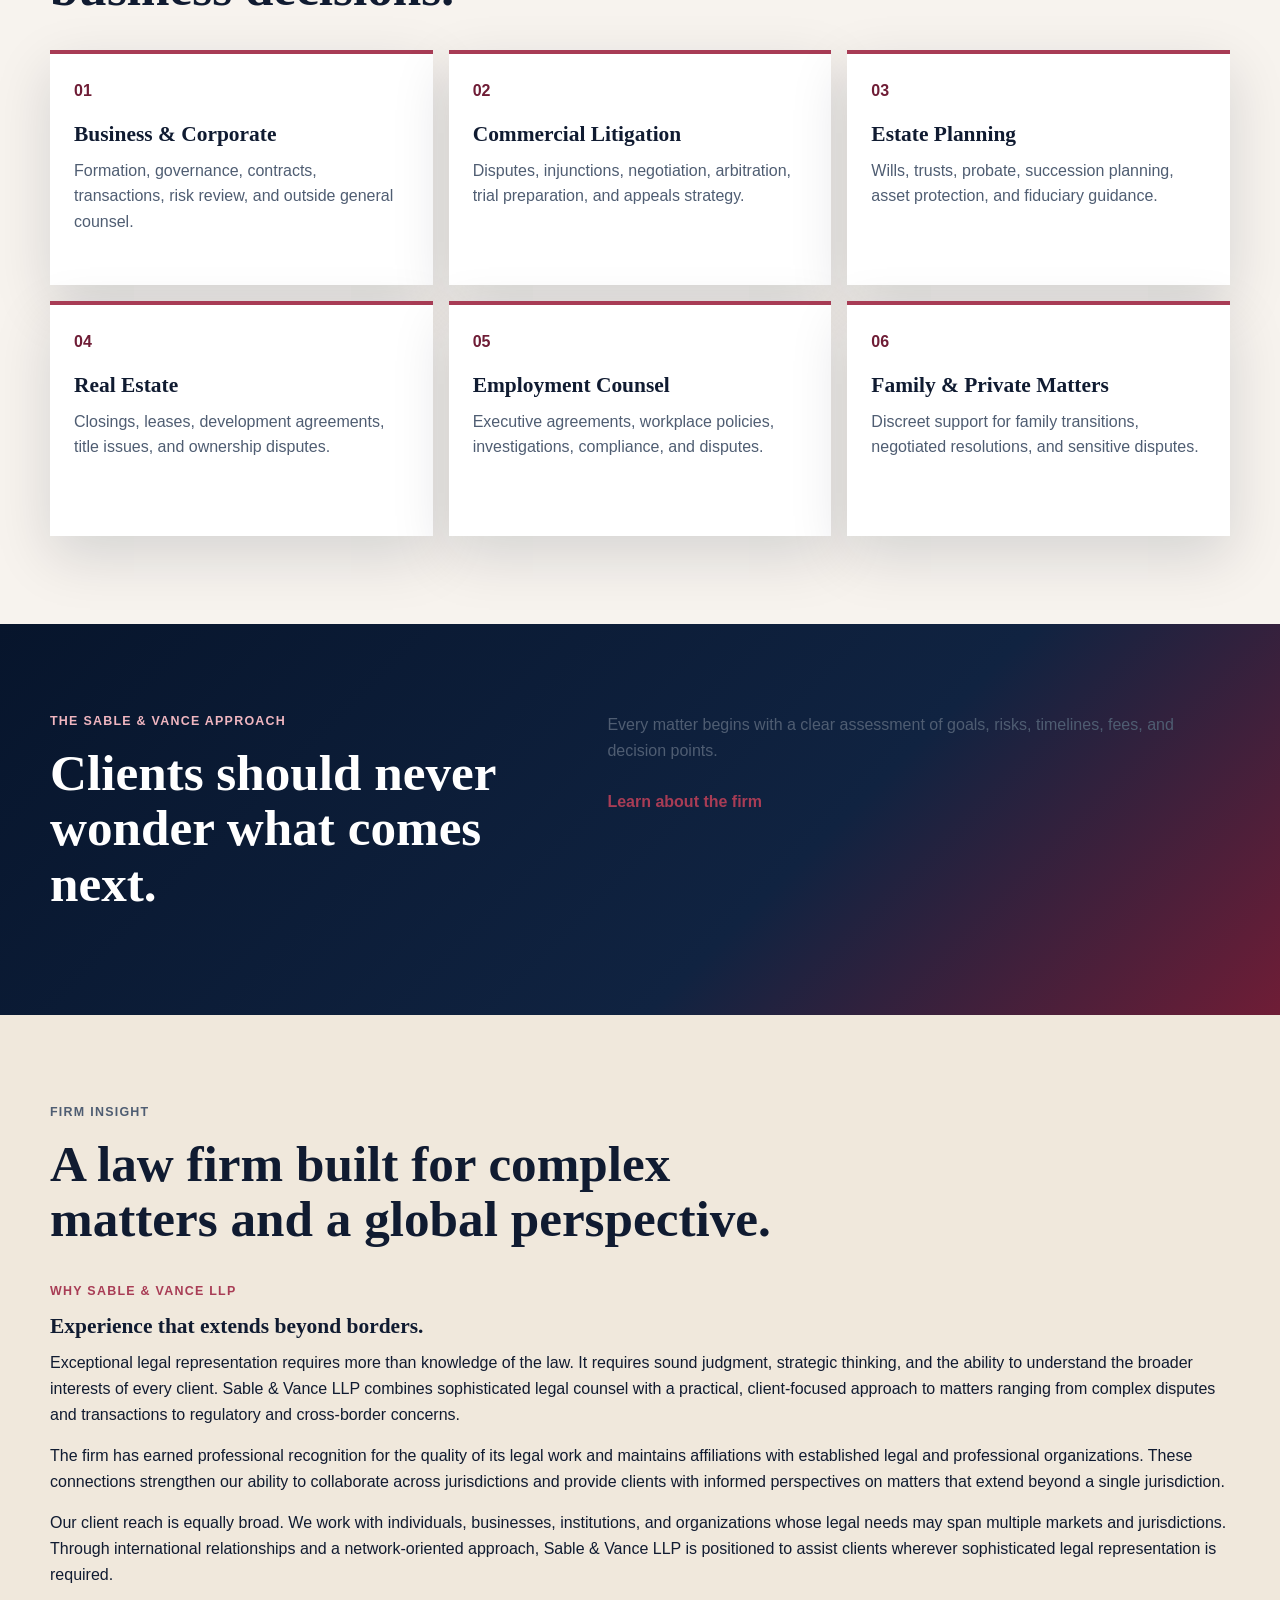
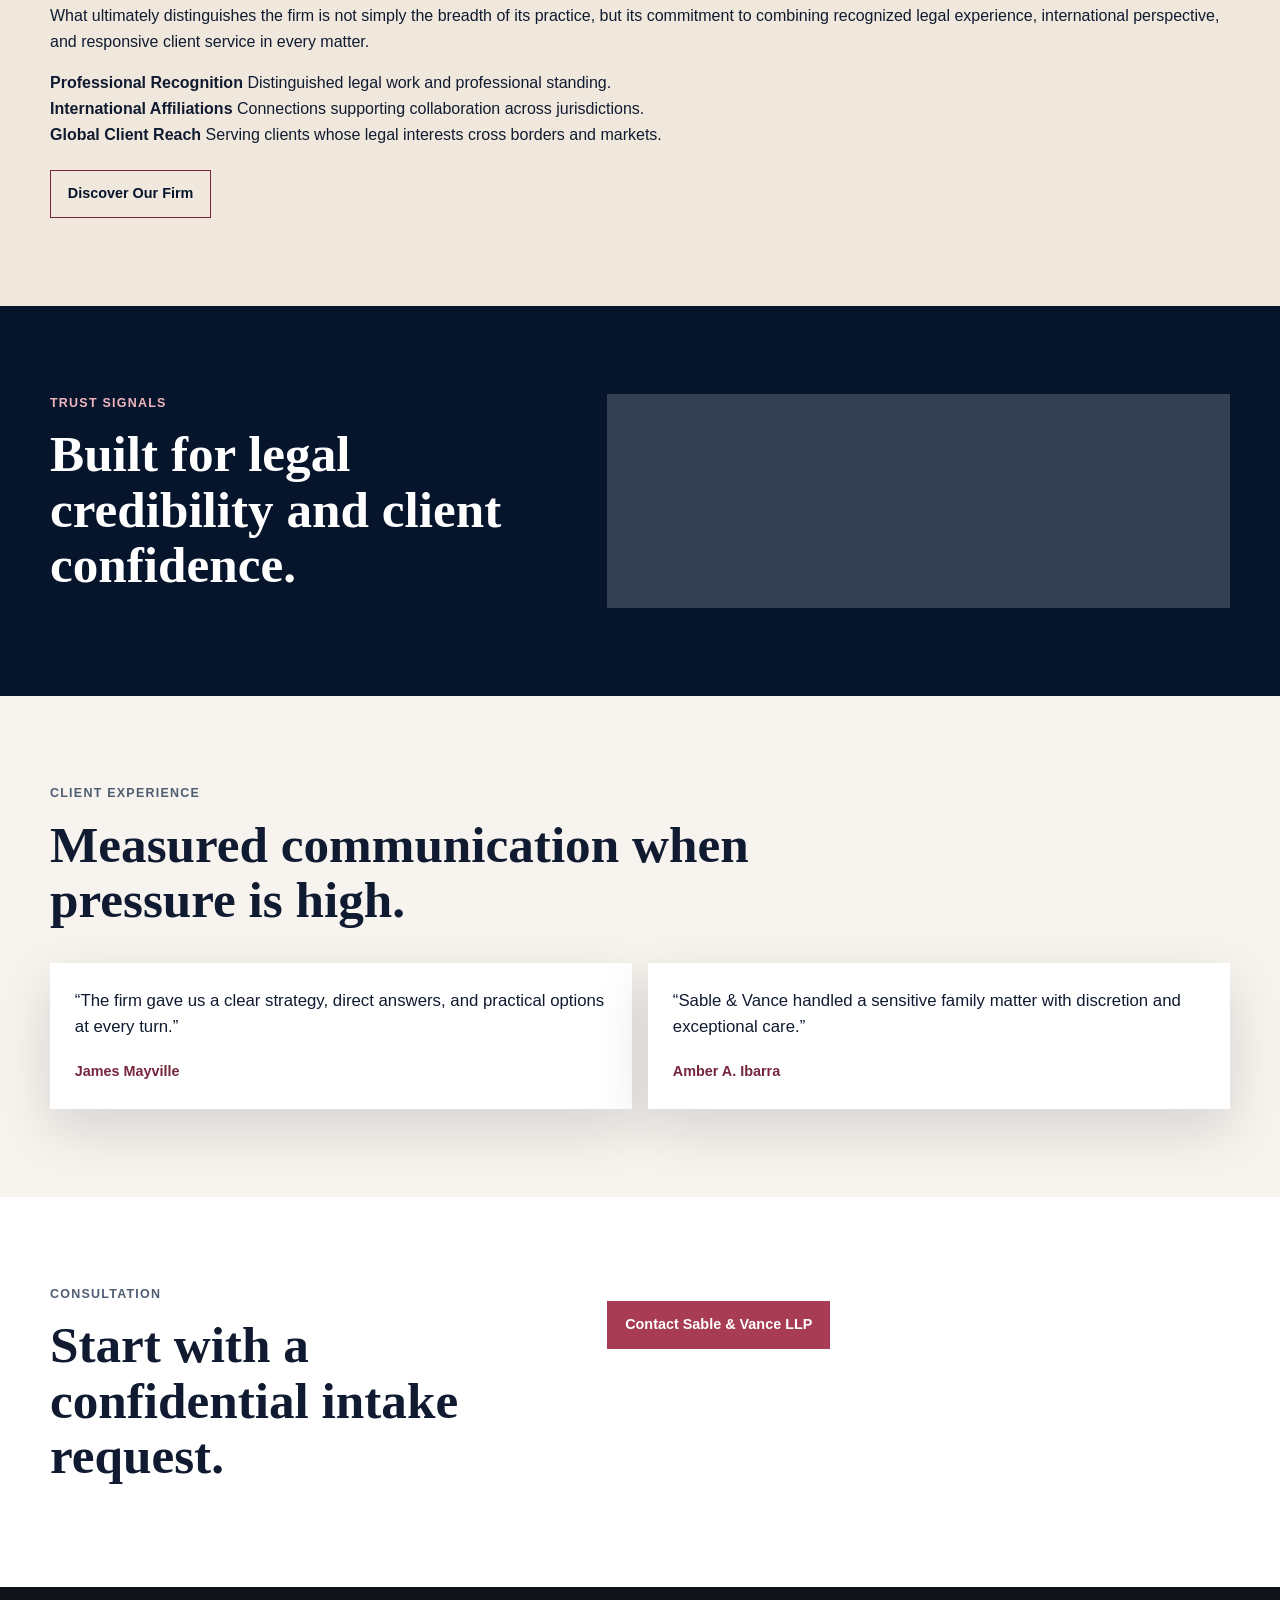
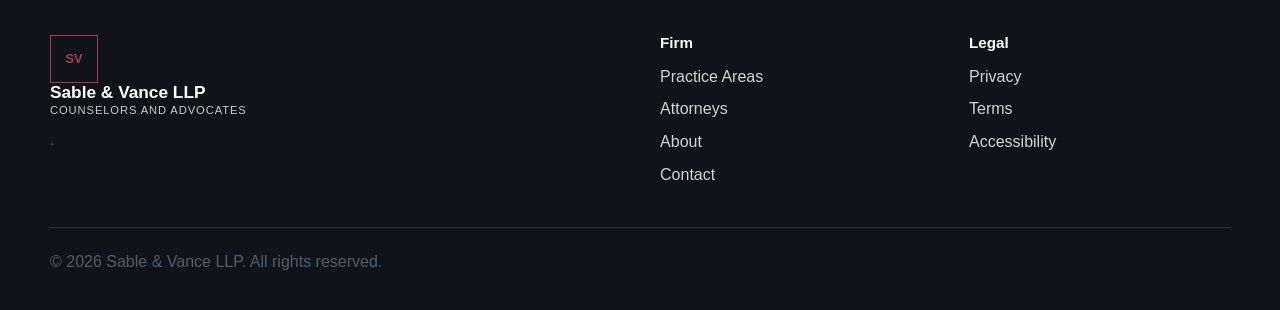
==== commit 919570a6: "Add 'Firm Insight' section to index.html Added a new section for 'Firm Insight' with detailed descri" ====
--- a/index.html
+++ b/index.html
@@ -111,29 +111,81 @@
         </div>
       </section>
 
-      <section class="section muted-section" aria-labelledby="attorney-title">
-        <div class="container">
-          <div class="section-heading">
-            <p class="section-label">Attorneys</p>
-            <h2 id="attorney-title">A polished team section ready for real biographies.</h2>
-          </div>
-          <div class="attorney-grid">
-            <article class="attorney-card">
-              <img src="https://images.unsplash.com/photo-1560250097-0b93528c311a?auto=format&fit=crop&w=900&q=80" alt="Professional portrait placeholder for a Sable & Vance LLP attorney" />
-              <div><p class="role">Managing Partner</p><h3>Partner Name</h3><p>Business disputes, transactions, and strategic advisory work.</p></div>
-            </article>
-            <article class="attorney-card">
-              <img src="https://images.unsplash.com/photo-1573496359142-b8d87734a5a2?auto=format&fit=crop&w=900&q=80" alt="Professional portrait placeholder for a Sable & Vance LLP attorney" />
-              <div><p class="role">Partner</p><h3>Partner Name</h3><p>Estate planning, real estate, and fiduciary matters.</p></div>
-            </article>
-            <article class="attorney-card">
-              <img src="https://images.unsplash.com/photo-1551836022-d5d88e9218df?auto=format&fit=crop&w=900&q=80" alt="Professional portrait placeholder for a Sable & Vance LLP attorney" />
-              <div><p class="role">Senior Counsel</p><h3>Attorney Name</h3><p>Employment counsel, family law, and negotiated resolutions.</p></div>
-            </article>
-          </div>
-          <a class="button button-outline" href="attorneys/">View Attorney Profiles</a>
-        </div>
-      </section>
+     <section class="section muted-section" aria-labelledby="firm-insight-title">
+  <div class="container">
+    <div class="section-heading">
+      <p class="section-label">Firm Insight</p>
+      <h2 id="firm-insight-title">
+        A law firm built for complex matters and a global perspective.
+      </h2>
+    </div>
+
+    <div class="firm-insight">
+      <article class="firm-insight-card">
+        <p class="role">Why Sable &amp; Vance LLP</p>
+
+        <h3>
+          Experience that extends beyond borders.
+        </h3>
+
+        <p>
+          Exceptional legal representation requires more than knowledge of the
+          law. It requires sound judgment, strategic thinking, and the ability
+          to understand the broader interests of every client. Sable &amp;
+          Vance LLP combines sophisticated legal counsel with a practical,
+          client-focused approach to matters ranging from complex disputes and
+          transactions to regulatory and cross-border concerns.
+        </p>
+
+        <p>
+          The firm has earned professional recognition for the quality of its
+          legal work and maintains affiliations with established legal and
+          professional organizations. These connections strengthen our ability
+          to collaborate across jurisdictions and provide clients with
+          informed perspectives on matters that extend beyond a single
+          jurisdiction.
+        </p>
+
+        <p>
+          Our client reach is equally broad. We work with individuals,
+          businesses, institutions, and organizations whose legal needs may
+          span multiple markets and jurisdictions. Through international
+          relationships and a network-oriented approach, Sable &amp; Vance LLP
+          is positioned to assist clients wherever sophisticated legal
+          representation is required.
+        </p>
+
+        <p>
+          What ultimately distinguishes the firm is not simply the breadth of
+          its practice, but its commitment to combining recognized legal
+          experience, international perspective, and responsive client service
+          in every matter.
+        </p>
+      </article>
+
+      <div class="firm-highlights" aria-label="Sable &amp; Vance LLP highlights">
+        <div class="firm-highlight">
+          <strong>Professional Recognition</strong>
+          <span>Distinguished legal work and professional standing.</span>
+        </div>
+
+        <div class="firm-highlight">
+          <strong>International Affiliations</strong>
+          <span>Connections supporting collaboration across jurisdictions.</span>
+        </div>
+
+        <div class="firm-highlight">
+          <strong>Global Client Reach</strong>
+          <span>Serving clients whose legal interests cross borders and markets.</span>
+        </div>
+      </div>
+    </div>
+
+    <a class="button button-outline" href="about/">
+      Discover Our Firm
+    </a>
+  </div>
+</section>
 
       <section class="section dark-section" aria-labelledby="proof-title">
         <div class="container proof-grid">
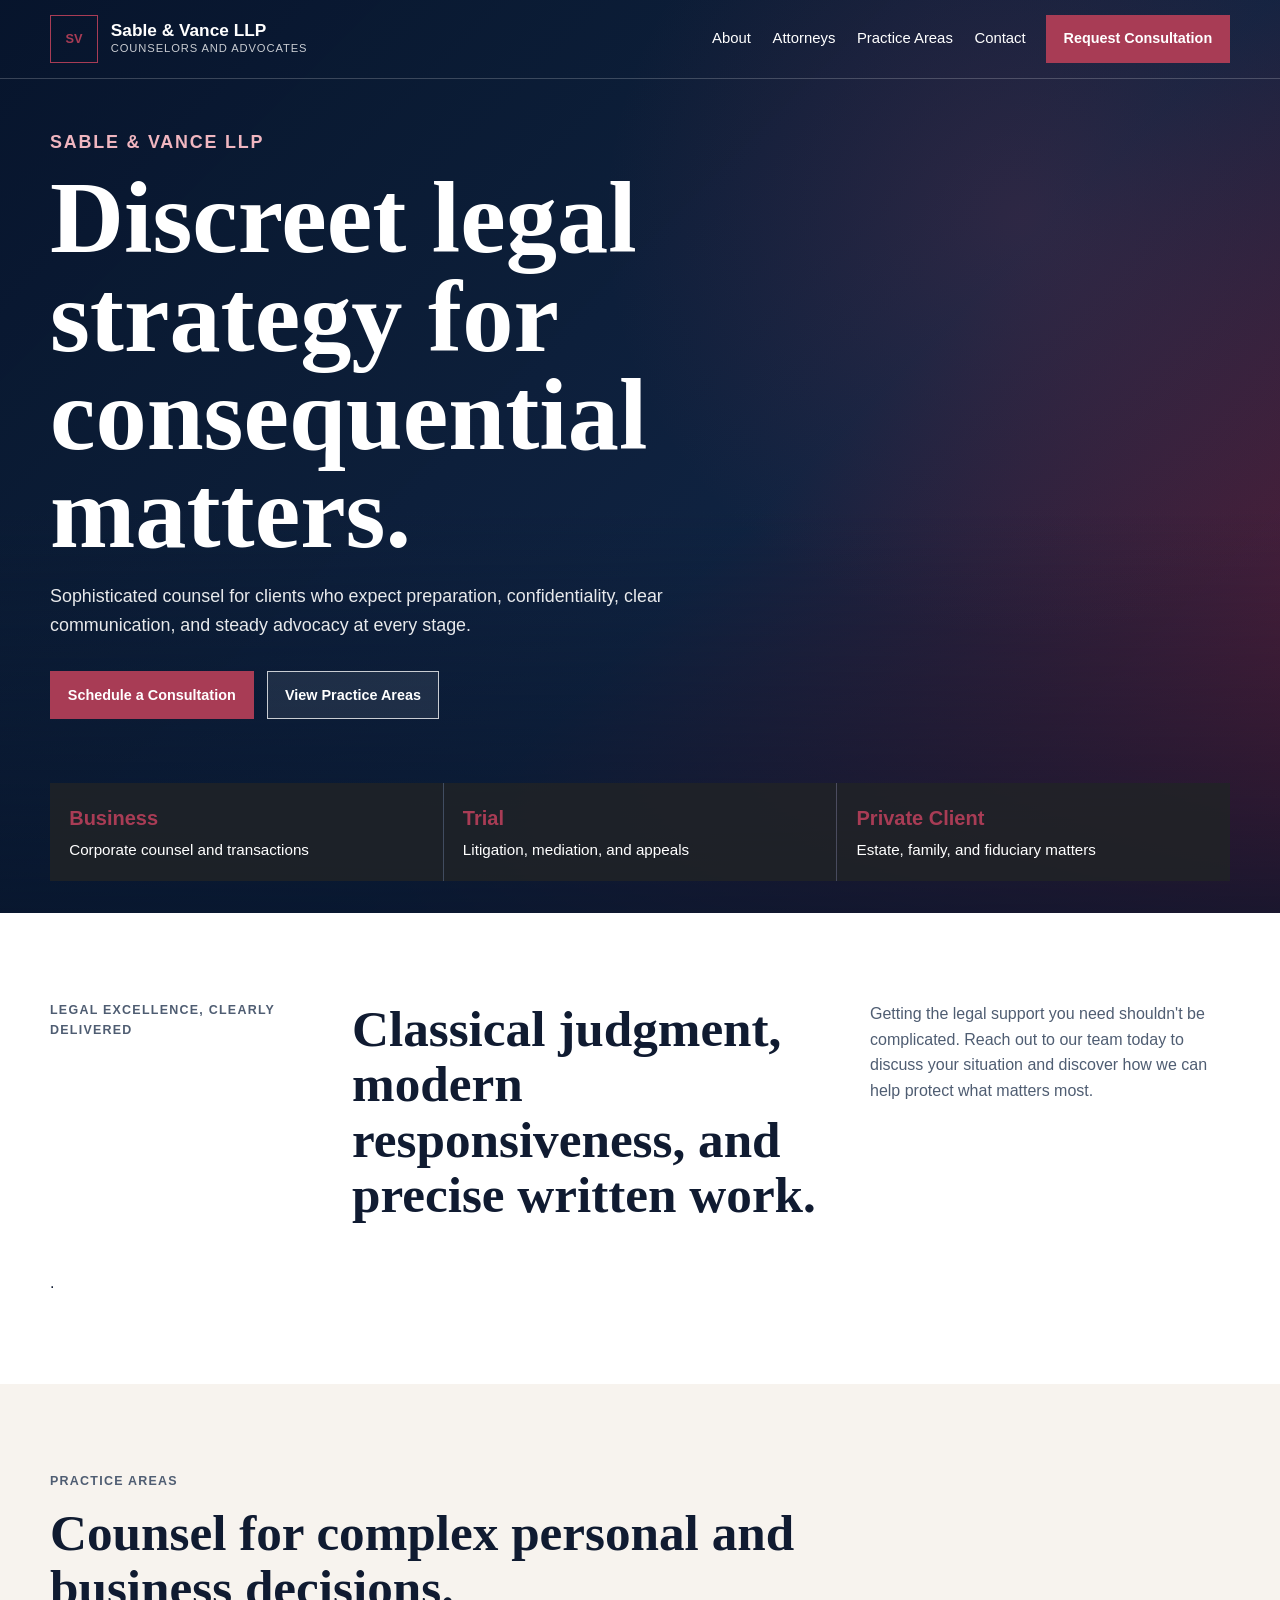
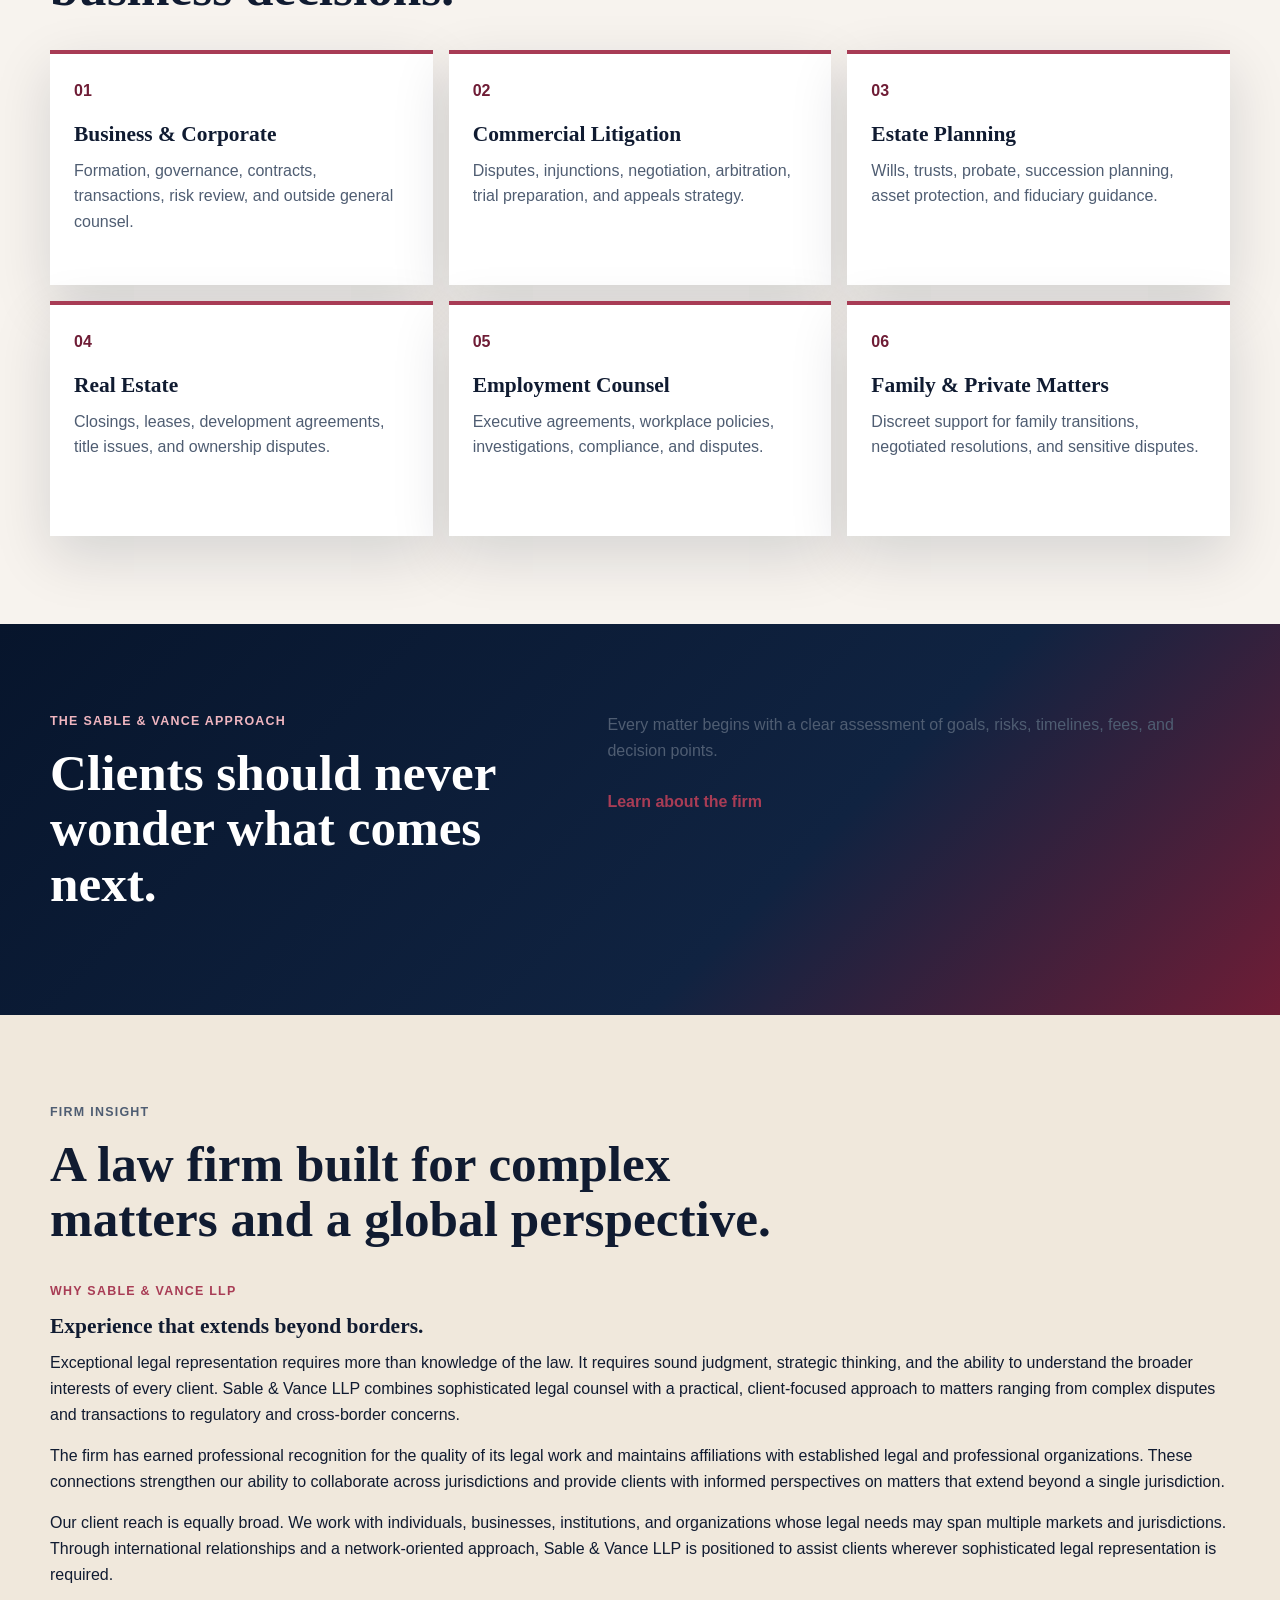
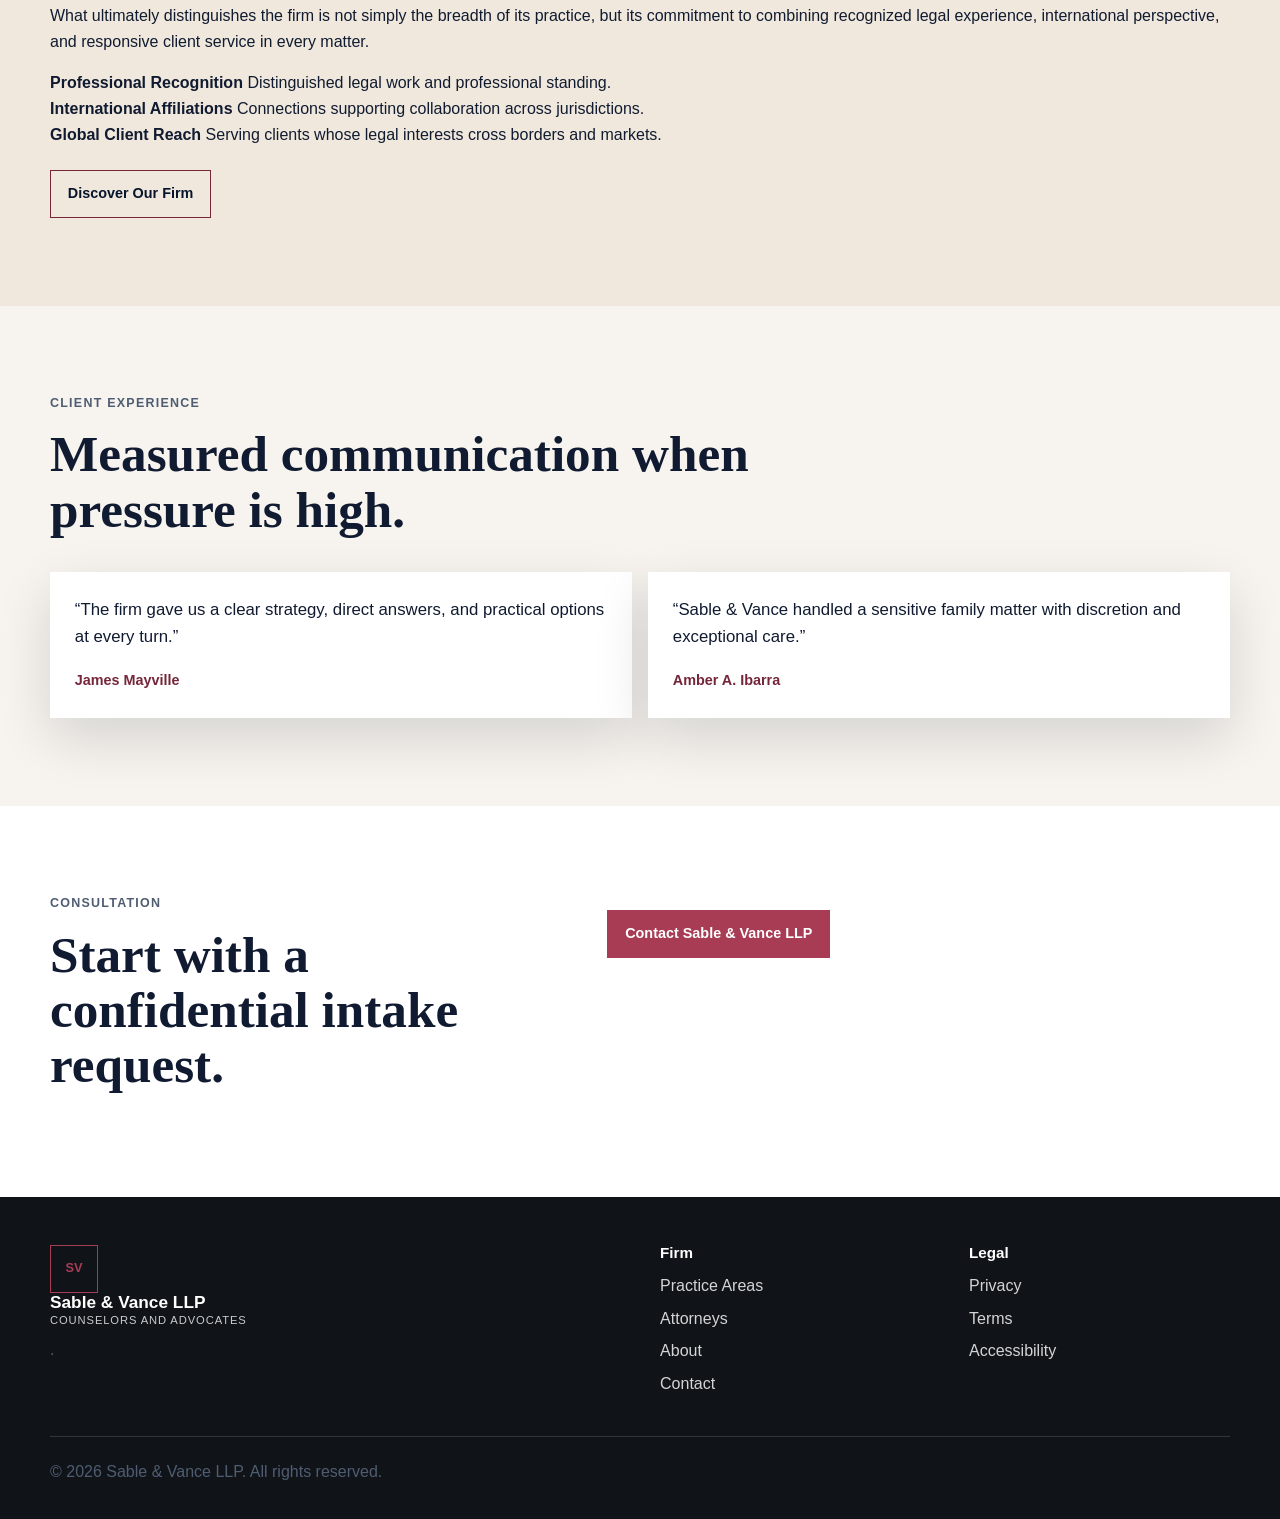
==== commit c1495eed: "Update index.html" ====
--- a/index.html
+++ b/index.html
@@ -187,20 +187,7 @@
   </div>
 </section>
 
-      <section class="section dark-section" aria-labelledby="proof-title">
-        <div class="container proof-grid">
-          <div>
-            <p class="section-label">Trust signals</p>
-            <h2 id="proof-title">Built for legal credibility and client confidence.</h2>
-            <p>
-            </p>
-          </div>
-          <div class="proof-list" aria-label="Website trust features">
-          </div>
-        </div>
-      </section>
-
-      <section class="section" aria-labelledby="testimonial-title">
+           <section class="section" aria-labelledby="testimonial-title">
         <div class="container">
           <div class="section-heading">
             <p class="section-label">Client experience</p>
